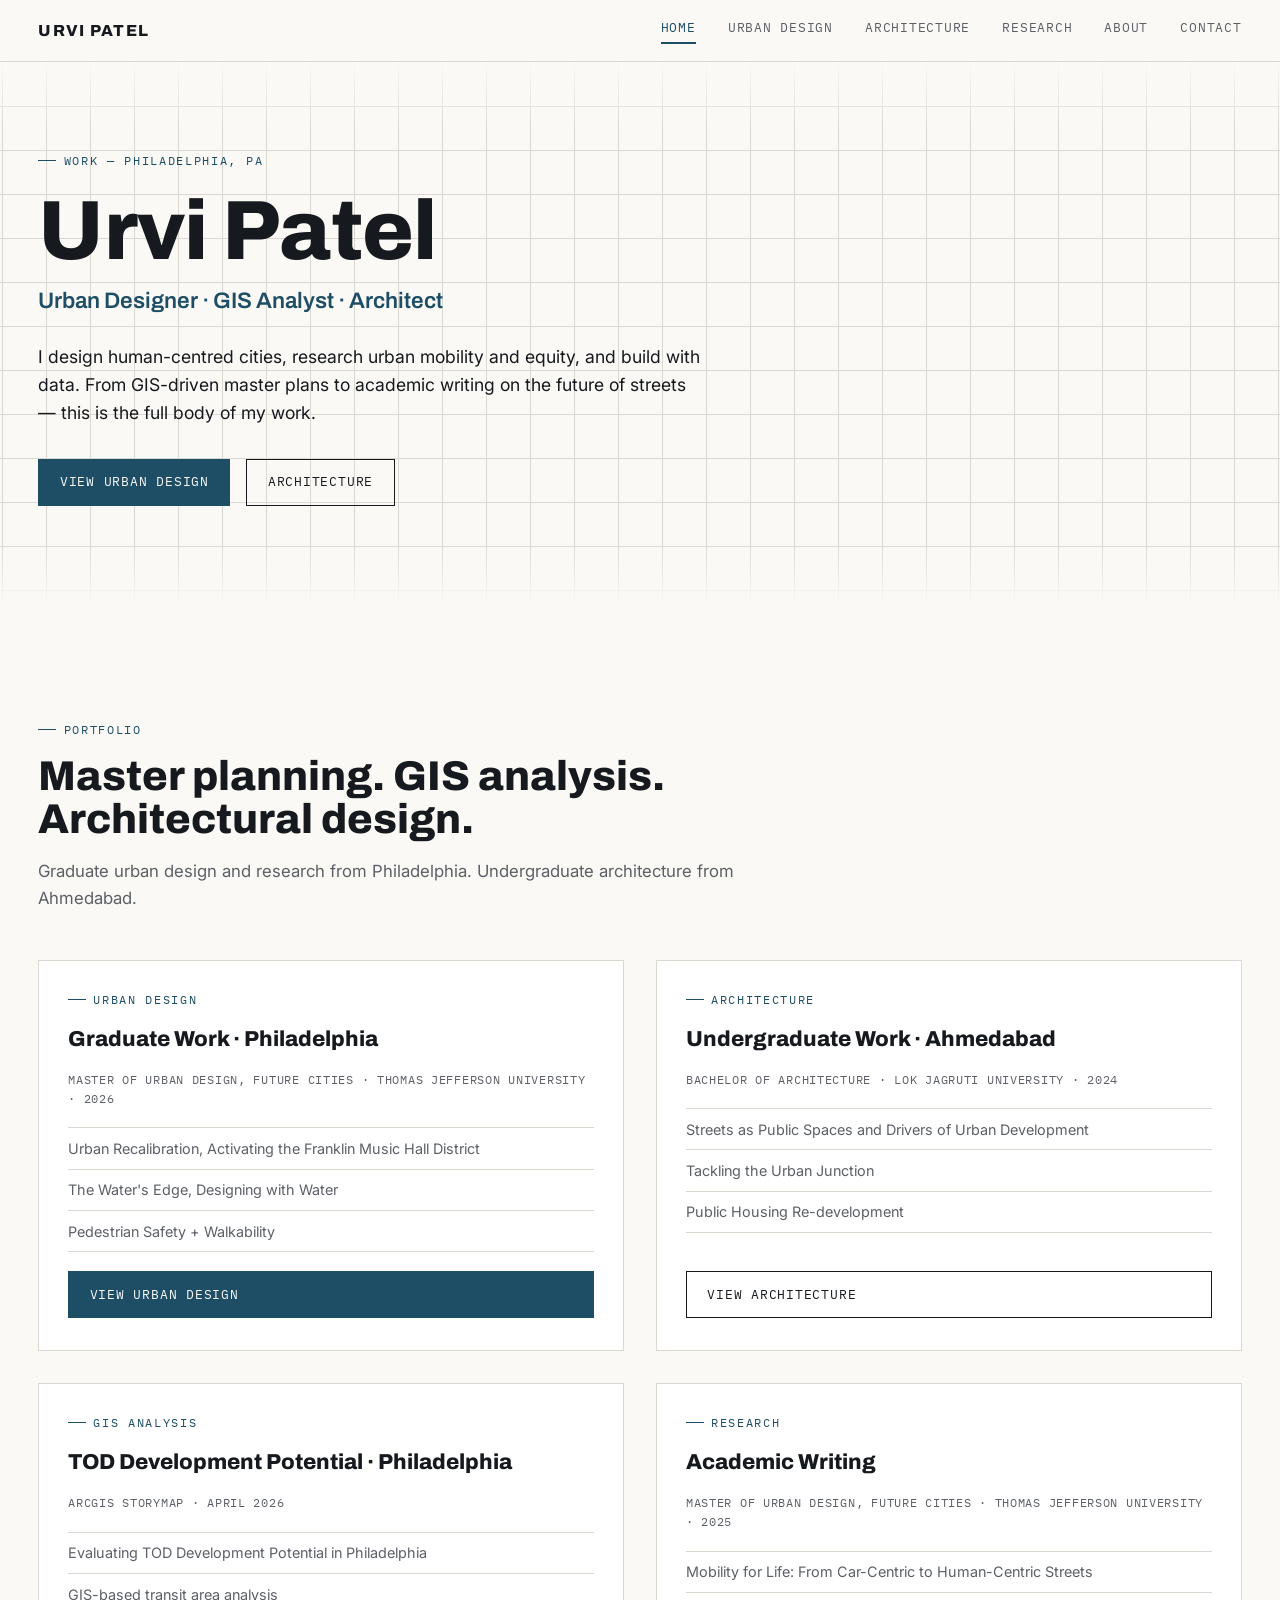
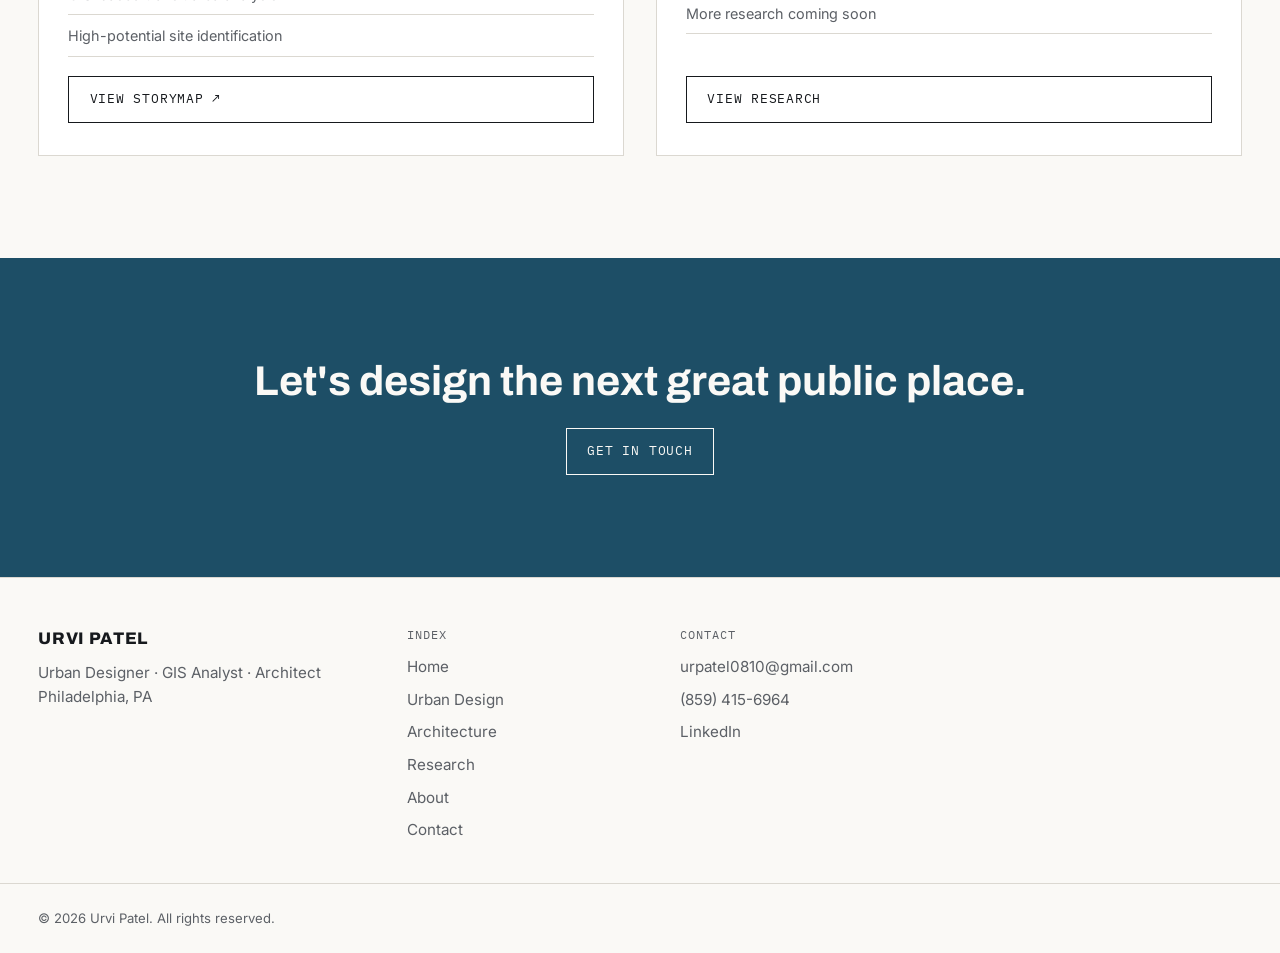
==== index.html @ d25f2bd6 "Add files via upload" ====
<!DOCTYPE html>
<html lang="en">
<head>
<meta charset="UTF-8">
<meta name="viewport" content="width=device-width, initial-scale=1.0">
<title>Urvi Patel — Urban Design, Research &amp; Architecture</title>
<meta name="description" content="Work and research by Urvi Patel, urban designer, researcher, and architect based in Philadelphia.">
<link rel="icon" type="image/svg+xml" href="data:image/svg+xml,%3Csvg xmlns='http://www.w3.org/2000/svg' viewBox='0 0 32 32'%3E%3Crect width='32' height='32' fill='%23FAF9F6'/%3E%3Cpath d='M16 4v24M4 16h24' stroke='%231B48C4' stroke-width='2'/%3E%3Ccircle cx='16' cy='16' r='6' fill='none' stroke='%2316191D' stroke-width='1.5'/%3E%3C/svg%3E">
<link rel="preconnect" href="https://fonts.googleapis.com">
<link rel="preconnect" href="https://fonts.gstatic.com" crossorigin>
<link href="https://fonts.googleapis.com/css2?family=Archivo:wght@600;700;800;900&family=Inter:wght@400;500;600&family=IBM+Plex+Mono:wght@400;500;600&display=swap" rel="stylesheet">
<link rel="stylesheet" href="styles.css">
<style>.discipline-grid { grid-template-columns: repeat(2,1fr); } @media(max-width:700px){ .discipline-grid { grid-template-columns:1fr; } }</style>
</head>
<body>

<header class="site-header">
  <div class="container header-inner">
    <a href="index.html" class="logo">URVI PATEL</a>
    <nav class="nav" id="siteNav">
      <a href="index.html" class="nav-link active">Home</a>
      <a href="urban-design.html" class="nav-link">Urban Design</a>
      <a href="architecture.html" class="nav-link">Architecture</a>
      <a href="research.html" class="nav-link">Research</a>
      <a href="about.html" class="nav-link">About</a>
      <a href="contact.html" class="nav-link">Contact</a>
    </nav>
    <button class="nav-toggle" id="navToggle" aria-label="Toggle menu" aria-expanded="false">
      <span></span><span></span><span></span>
    </button>
  </div>
</header>

<section class="hero grid-bg">
  <div class="container">
    <span class="eyebrow">Work — Philadelphia, PA</span>
    <h1>Urvi Patel</h1>
    <p class="hero-role">Urban Designer · GIS Analyst · Architect</p>
    <p class="hero-body">I design human-centred cities, research urban mobility and equity, and build with data. From GIS-driven master plans to academic writing on the future of streets — this is the full body of my work.</p>
    <div class="btn-row">
      <a href="urban-design.html" class="btn btn-primary">View Urban Design</a>
      <a href="architecture.html" class="btn btn-outline">Architecture</a>
    </div>
  </div>
</section>

<section class="section">
  <div class="container">
    <div class="section-head reveal">
      <span class="eyebrow">Portfolio</span>
      <h2>Master planning. GIS analysis. Architectural design.</h2>
      <p>Graduate urban design and research from Philadelphia. Undergraduate architecture from Ahmedabad.</p>
    </div>

    <div class="discipline-grid">
      <div class="discipline-card">
        <span class="eyebrow">Urban Design</span>
        <h3>Graduate Work · Philadelphia</h3>
        <p class="d-label">Master of Urban Design, Future Cities · Thomas Jefferson University · 2026</p>
        <ul class="d-projects">
          <li>Urban Recalibration, Activating the Franklin Music Hall District</li>
          <li>The Water's Edge, Designing with Water</li>
          <li>Pedestrian Safety + Walkability</li>
        </ul>
        <a href="urban-design.html" class="btn btn-primary">View Urban Design</a>
      </div>

      <div class="discipline-card">
        <span class="eyebrow">Architecture</span>
        <h3>Undergraduate Work · Ahmedabad</h3>
        <p class="d-label">Bachelor of Architecture · Lok Jagruti University · 2024</p>
        <ul class="d-projects">
          <li>Streets as Public Spaces and Drivers of Urban Development</li>
          <li>Tackling the Urban Junction</li>
          <li>Public Housing Re-development</li>
        </ul>
        <a href="architecture.html" class="btn btn-outline">View Architecture</a>
      </div>

      <div class="discipline-card">
        <span class="eyebrow">GIS Analysis</span>
        <h3>TOD Development Potential · Philadelphia</h3>
        <p class="d-label">ArcGIS StoryMap · April 2026</p>
        <ul class="d-projects">
          <li>Evaluating TOD Development Potential in Philadelphia</li>
          <li>GIS-based transit area analysis</li>
          <li>High-potential site identification</li>
        </ul>
        <a href="https://storymaps.arcgis.com/stories/4d344e0b529c44e48973544baea5a173" target="_blank" rel="noopener" class="btn btn-outline">View StoryMap ↗</a>
      </div>

      <div class="discipline-card">
        <span class="eyebrow">Research</span>
        <h3>Academic Writing</h3>
        <p class="d-label">Master of Urban Design, Future Cities · Thomas Jefferson University · 2025</p>
        <ul class="d-projects">
          <li>Mobility for Life: From Car-Centric to Human-Centric Streets</li>
          <li>More research coming soon</li>
        </ul>
        <a href="research.html" class="btn btn-outline">View Research</a>
      </div>

    </div>
  </div>
</section>

<section class="section cta-band">
  <div class="container">
    <h2>Let's design the next great public place.</h2>
    <a href="contact.html" class="btn btn-outline">Get in Touch</a>
  </div>
</section>

<footer class="site-footer">
  <div class="container footer-grid">
    <div class="footer-col">
      <p class="footer-name">URVI PATEL</p>
      <p class="footer-tagline">Urban Designer · GIS Analyst · Architect<br>Philadelphia, PA</p>
    </div>
    <div class="footer-col">
      <p class="footer-heading">Index</p>
      <a href="index.html">Home</a>
      <a href="urban-design.html">Urban Design</a>
      <a href="architecture.html">Architecture</a>
      <a href="research.html">Research</a>
      <a href="about.html">About</a>
      <a href="contact.html">Contact</a>
    </div>
    <div class="footer-col">
      <p class="footer-heading">Contact</p>
      <a href="mailto:urpatel0810@gmail.com">urpatel0810@gmail.com</a>
      <a href="tel:+18594156964">(859) 415-6964</a>
      <a href="https://www.linkedin.com/in/urvi-patel-0b5b4a239/" target="_blank" rel="noopener">LinkedIn</a>
    </div>
  </div>
  <div class="container footer-bottom">
    <p>© 2026 Urvi Patel. All rights reserved.</p>
  </div>
</footer>

<script>
  const navToggle = document.getElementById('navToggle');
  const nav = document.getElementById('siteNav');
  if (navToggle && nav) {
    navToggle.addEventListener('click', () => {
      const isOpen = nav.classList.toggle('is-open');
      navToggle.setAttribute('aria-expanded', isOpen);
    });
  }
  const revealEls = document.querySelectorAll('.reveal');
  if (!('IntersectionObserver' in window)) {
    revealEls.forEach(el => el.classList.add('is-visible'));
  } else {
    const observer = new IntersectionObserver((entries) => {
      entries.forEach(entry => { if (entry.isIntersecting) { entry.target.classList.add('is-visible'); observer.unobserve(entry.target); } });
    }, { threshold: 0 });
    revealEls.forEach(el => observer.observe(el));
  }
</script>
</body>
</html>
---- styles.css ----
/* =========================================================
   URVI PATEL — PORTFOLIO
   Design language: architectural drawing-set conventions
   (title blocks, sheet numbers, coordinates, scale notes)
   ========================================================= */

/* ---------- Reset ---------- */
*, *::before, *::after { box-sizing: border-box; }
html { scroll-behavior: smooth; overflow-x: hidden; }
body { overflow-x: hidden; }
body, h1, h2, h3, h4, p, figure { margin: 0; }
img, svg { display: block; max-width: 100%; }
a { color: inherit; text-decoration: none; }
button { font: inherit; color: inherit; background: none; border: none; cursor: pointer; }
ul { margin: 0; padding: 0; list-style: none; }

/* ---------- Tokens ---------- */
:root {
  /* Color */
  --paper: #FAF9F6;
  --surface: #FFFFFF;
  --ink: #16191D;
  --ink-muted: #5C6066;
  --accent: #1D4E66;
  --accent-dark: #15394B;
  --accent-tint: #E7EEF1;
  --line: #DBD8D1;
  --line-strong: #C7C2B8;

  /* Type */
  --font-display: 'Archivo', sans-serif;
  --font-body: 'Inter', sans-serif;
  --font-mono: 'IBM Plex Mono', monospace;

  /* Spacing */
  --space-1: .5rem;
  --space-2: 1rem;
  --space-3: 1.5rem;
  --space-4: 2rem;
  --space-5: 3rem;
  --space-6: 4.5rem;
  --section-pad: clamp(3.5rem, 8vw, 6.5rem);
  --container-w: 1440px;
  --container-pad: clamp(1rem, 3vw, 2.5rem);
}

/* ---------- Base ---------- */
body {
  font-family: var(--font-body);
  background: var(--paper);
  color: var(--ink);
  font-size: 1.05rem;
  line-height: 1.6;
  -webkit-font-smoothing: antialiased;
}

h1, h2, h3, h4 { font-family: var(--font-display); color: var(--ink); line-height: 1.05; }

a:focus-visible, button:focus-visible, input:focus-visible, textarea:focus-visible {
  outline: 2px solid var(--accent);
  outline-offset: 3px;
}

.container {
  max-width: var(--container-w);
  margin-inline: auto;
  padding-inline: var(--container-pad);
}

.section { padding-block: var(--section-pad); }
.section--tight { padding-block: calc(var(--section-pad) * .55); }

.hairline { border: none; border-top: 1px solid var(--line); margin: 0; }

/* Grid texture, used sparingly as a signature backdrop */
.grid-bg {
  background-image:
    linear-gradient(var(--line) 1px, transparent 1px),
    linear-gradient(90deg, var(--line) 1px, transparent 1px);
  background-size: 44px 44px;
  background-position: center top;
  position: relative;
}
.grid-bg::before {
  content: "";
  position: absolute; inset: 0;
  background: linear-gradient(180deg, var(--paper) 0%, transparent 12%, transparent 88%, var(--paper) 100%);
  pointer-events: none;
}

/* ---------- Eyebrow / labels ---------- */
.eyebrow {
  font-family: var(--font-mono);
  font-size: .75rem;
  letter-spacing: .14em;
  text-transform: uppercase;
  color: var(--accent);
  display: inline-flex;
  align-items: center;
  gap: .6em;
}
.eyebrow::before {
  content: "";
  width: 18px; height: 1px;
  background: var(--accent);
  display: inline-block;
}

.mono-label {
  font-family: var(--font-mono);
  font-size: .72rem;
  letter-spacing: .08em;
  text-transform: uppercase;
  color: var(--ink-muted);
}

/* ---------- Buttons ---------- */
.btn {
  font-family: var(--font-mono);
  font-size: .8rem;
  letter-spacing: .06em;
  text-transform: uppercase;
  padding: .95em 1.6em;
  border-radius: 0;
  display: inline-flex;
  align-items: center;
  gap: .6em;
  transition: background-color .2s ease, color .2s ease, border-color .2s ease, transform .2s ease;
}
.btn-primary {
  background: var(--accent);
  color: var(--paper);
  border: 1px solid var(--accent);
}
.btn-primary:hover { background: var(--accent-dark); border-color: var(--accent-dark); }
.btn-outline {
  background: transparent;
  color: var(--ink);
  border: 1px solid var(--ink);
}
.btn-outline:hover { background: var(--ink); color: var(--paper); }
.btn-row { display: flex; flex-wrap: wrap; gap: var(--space-2); }

/* ---------- Header / Nav ---------- */
.site-header {
  position: sticky; top: 0; z-index: 50;
  background: rgba(250,249,246,0.92);
  backdrop-filter: blur(6px);
  border-bottom: 1px solid var(--line);
}
.header-inner {
  display: flex; align-items: center; justify-content: space-between;
  padding-block: 1.1rem;
}
.logo {
  font-family: var(--font-display);
  font-weight: 800;
  font-size: 1rem;
  letter-spacing: .08em;
}
.nav { display: flex; gap: var(--space-4); }
.nav-link {
  font-family: var(--font-mono);
  font-size: .8rem;
  letter-spacing: .06em;
  text-transform: uppercase;
  color: var(--ink-muted);
  padding-bottom: .3em;
  border-bottom: 2px solid transparent;
  transition: color .2s ease, border-color .2s ease;
}
.nav-link:hover { color: var(--ink); }
.nav-link.active { color: var(--accent); border-color: var(--accent); }

.nav-toggle {
  display: none;
  flex-direction: column;
  gap: 5px;
  padding: .4rem;
}
.nav-toggle span { width: 22px; height: 2px; background: var(--ink); transition: transform .2s ease, opacity .2s ease; }
.nav-toggle[aria-expanded="true"] span:nth-child(1) { transform: translateY(7px) rotate(45deg); }
.nav-toggle[aria-expanded="true"] span:nth-child(2) { opacity: 0; }
.nav-toggle[aria-expanded="true"] span:nth-child(3) { transform: translateY(-7px) rotate(-45deg); }

@media (max-width: 760px) {
  .nav-toggle { display: flex; }
  .nav {
    position: fixed; inset: 64px 0 0 0;
    background: var(--paper);
    flex-direction: column;
    align-items: flex-start;
    gap: var(--space-3);
    padding: var(--space-4) var(--container-pad);
    transform: translateY(-8px);
    opacity: 0;
    pointer-events: none;
    transition: opacity .2s ease, transform .2s ease;
  }
  .nav.is-open { opacity: 1; transform: translateY(0); pointer-events: auto; }
  .nav-link { font-size: 1rem; }
}

/* ---------- Title block (signature element) ---------- */
.title-block {
  border: 1px solid var(--ink);
  background: var(--surface);
  font-family: var(--font-mono);
  font-size: .72rem;
  letter-spacing: .03em;
  width: max-content;
}
.tb-row {
  display: grid;
  grid-template-columns: 6.5em 1fr;
  gap: .75em;
  padding: .55em .85em;
  border-bottom: 1px solid var(--line);
}
.tb-row:last-child { border-bottom: none; }
.tb-row span:first-child { color: var(--ink-muted); }
.tb-row span:last-child { color: var(--ink); text-transform: uppercase; }

.scale-bar { margin-top: var(--space-2); }

/* ---------- Hero ---------- */
.hero { padding-top: clamp(3rem, 7vw, 5rem); padding-bottom: var(--section-pad); }
.hero-grid {
  display: grid;
  grid-template-columns: 1.6fr 1fr;
  gap: var(--space-5);
  align-items: start;
}
.hero h1 {
  font-size: clamp(2.75rem, 7vw, 5.25rem);
  font-weight: 800;
  letter-spacing: -.01em;
  margin-block: var(--space-2) var(--space-1);
}
.hero-role {
  font-family: var(--font-display);
  font-size: clamp(1.15rem, 2vw, 1.4rem);
  font-weight: 600;
  color: var(--accent);
  margin-bottom: var(--space-3);
}
.hero-body { max-width: 38em; color: var(--ink); font-size: 1.1rem; margin-bottom: var(--space-4); }
.hero-aside { justify-self: end; }

@media (max-width: 900px) {
  .hero-grid { grid-template-columns: 1fr; }
  .hero-aside { justify-self: start; }
}

/* ---------- Legend / stats strip ---------- */
.legend {
  display: flex;
  flex-wrap: wrap;
  gap: var(--space-5);
  padding-block: var(--space-3);
}
.legend-item { display: flex; flex-direction: column; gap: .35em; }
.legend-item .mono-label { color: var(--accent); }
.legend-item strong { font-family: var(--font-display); font-size: 1.05rem; font-weight: 700; }

/* ---------- Section headings ---------- */
.section-head { max-width: 46em; margin-bottom: var(--space-5); }
.section-head h2 {
  font-size: clamp(1.9rem, 3.4vw, 2.6rem);
  font-weight: 800;
  margin-top: var(--space-2);
}
.section-head p { color: var(--ink-muted); margin-top: var(--space-2); font-size: 1.05rem; }

/* ---------- Project cards (grid, home preview) ---------- */
.project-grid { display: grid; grid-template-columns: repeat(3, 1fr); gap: var(--space-4); }
@media (max-width: 980px) { .project-grid { grid-template-columns: 1fr; } }

.project-card {
  border: 1px solid var(--line);
  background: var(--surface);
  display: flex;
  flex-direction: column;
  transition: border-color .2s ease, transform .2s ease;
}
.project-card:hover { border-color: var(--accent); transform: translateY(-3px); }
.sheet-tag {
  font-family: var(--font-mono);
  font-size: .7rem;
  letter-spacing: .08em;
  color: var(--accent);
  padding: .8em 1.1em;
  border-bottom: 1px solid var(--line);
}
.diagram {
  height: 200px;
  background: var(--surface);
  background-image:
    linear-gradient(var(--line) 1px, transparent 1px),
    linear-gradient(90deg, var(--line) 1px, transparent 1px);
  background-size: 22px 22px;
  display: flex;
  align-items: center;
  justify-content: center;
  overflow: hidden;
}
.diagram svg { width: 90%; height: 90%; }
.diagram img { width: 100%; height: 100%; object-fit: cover; display: block; }
.project-card .diagram { border-bottom: 1px solid var(--line); }
.sheet-body .diagram { height: 100%; min-height: 280px; }

.figure-row {
  display: grid;
  grid-template-columns: repeat(3, 1fr);
  gap: 1px;
  background: var(--line);
  border: 1px solid var(--line);
  margin: 0 1.4em 2em;
}
.figure-row figure { margin: 0; background: var(--surface); }
.figure-row img { width: 100%; height: 150px; object-fit: cover; display: block; }
.figure-row figcaption {
  font-family: var(--font-mono);
  font-size: .68rem;
  letter-spacing: .03em;
  text-transform: uppercase;
  color: var(--ink-muted);
  padding: .6em .7em;
  border-top: 1px solid var(--line);
}
@media (max-width: 700px) { .figure-row { grid-template-columns: 1fr; margin: 0 1.4em 1.6em; } }
.sheet-credits { font-family: var(--font-mono); font-size: .8rem; color: var(--ink-muted); border-top: 1px solid var(--line); padding-top: 1em; margin-top: var(--space-3); }
.card-body { padding: 1.4em 1.1em 1.6em; display: flex; flex-direction: column; gap: .7em; flex: 1; }
.card-body h3 { font-size: 1.2rem; font-weight: 700; }
.card-meta { font-family: var(--font-mono); font-size: .72rem; letter-spacing: .04em; color: var(--ink-muted); text-transform: uppercase; }
.card-body p { color: var(--ink-muted); font-size: .96rem; }
.card-link {
  font-family: var(--font-mono);
  font-size: .75rem;
  letter-spacing: .05em;
  text-transform: uppercase;
  color: var(--ink);
  border-bottom: 1px solid var(--ink);
  width: max-content;
  margin-top: auto;
  padding-bottom: .15em;
  transition: color .2s ease, border-color .2s ease;
}
.card-link:hover { color: var(--accent); border-color: var(--accent); }

.tag-list { display: flex; flex-wrap: wrap; gap: .5em; margin-top: .3em; }
.tag {
  font-family: var(--font-mono);
  font-size: .68rem;
  letter-spacing: .04em;
  text-transform: uppercase;
  color: var(--ink-muted);
  border: 1px solid var(--line);
  padding: .35em .65em;
}

/* ---------- Tools strip ---------- */
.tools-strip {
  display: flex;
  flex-wrap: wrap;
  gap: var(--space-3) var(--space-4);
  border-top: 1px solid var(--line);
  border-bottom: 1px solid var(--line);
  padding-block: var(--space-3);
}
.tools-strip span { font-family: var(--font-mono); font-size: .85rem; color: var(--ink-muted); }

/* ---------- CTA band ---------- */
.cta-band {
  background: var(--accent);
  color: var(--paper);
  text-align: center;
}
.cta-band h2 { color: var(--paper); font-size: clamp(1.8rem, 3.6vw, 2.6rem); margin-bottom: var(--space-3); }
.cta-band .btn-outline { border-color: var(--paper); color: var(--paper); }
.cta-band .btn-outline:hover { background: var(--paper); color: var(--accent); }

/* ---------- Footer ---------- */
.site-footer { border-top: 1px solid var(--line); padding-top: var(--space-5); }
.footer-grid {
  display: grid;
  grid-template-columns: 1.4fr 1fr 1fr 1.2fr;
  gap: var(--space-4);
  padding-bottom: var(--space-4);
}
@media (max-width: 760px) { .footer-grid { grid-template-columns: 1fr 1fr; } }
.footer-name { font-family: var(--font-display); font-weight: 800; letter-spacing: .04em; }
.footer-tagline { color: var(--ink-muted); margin-top: .5em; font-size: .95rem; }
.footer-heading { font-family: var(--font-mono); font-size: .72rem; letter-spacing: .08em; text-transform: uppercase; color: var(--ink-muted); margin-bottom: .9em; }
.footer-col a { display: block; color: var(--ink-muted); font-size: .95rem; margin-bottom: .55em; transition: color .2s ease; }
.footer-col a:hover { color: var(--accent); }
.footer-bottom { border-top: 1px solid var(--line); padding-block: var(--space-3); display: flex; justify-content: space-between; flex-wrap: wrap; gap: .5em; }
.footer-bottom p { font-size: .82rem; color: var(--ink-muted); }

/* ---------- Page header (Projects / About / Contact) ---------- */
.page-header { padding-top: clamp(2.5rem, 6vw, 4rem); padding-bottom: var(--space-4); }
.page-header h1 { font-size: clamp(2.5rem, 6vw, 4rem); font-weight: 800; margin-block: var(--space-2) var(--space-2); }
.page-header p { max-width: 42em; color: var(--ink-muted); font-size: 1.08rem; }

/* ---------- Project detail sheets ---------- */
.sheet {
  border: 1px solid var(--line);
  background: var(--surface);
  margin-bottom: var(--space-5);
}
.sheet-header {
  display: flex; justify-content: space-between; align-items: flex-start; gap: var(--space-3);
  padding: 1.3em 1.4em;
  border-bottom: 1px solid var(--line);
  flex-wrap: wrap;
}
.sheet-header .sheet-tag { border: none; padding: 0; }
.sheet-header h3 { font-size: clamp(1.4rem, 2.4vw, 1.85rem); font-weight: 800; margin-top: .3em; }
.sheet-meta { font-family: var(--font-mono); font-size: .76rem; color: var(--ink-muted); text-transform: uppercase; letter-spacing: .03em; margin-top: .5em; }
.sheet-body { padding: 1.6em 1.4em 2em; display: grid; grid-template-columns: 1.1fr 1fr; gap: var(--space-4); }
@media (max-width: 860px) { .sheet-body { grid-template-columns: 1fr; } }
.sheet-body .diagram { border: 1px solid var(--line); }
.sheet-overview p { color: var(--ink-muted); margin-bottom: var(--space-3); }
.sheet-overview h4 { font-family: var(--font-mono); font-size: .75rem; letter-spacing: .08em; text-transform: uppercase; color: var(--accent); margin-bottom: .8em; }
.principles-list { display: grid; grid-template-columns: 1fr 1fr; gap: .5em .8em; margin-bottom: var(--space-3); }
.principles-list li { font-size: .92rem; color: var(--ink); padding-left: 1em; position: relative; }
.principles-list li::before { content: "—"; position: absolute; left: 0; color: var(--accent); }
.objectives-list { display: flex; flex-direction: column; gap: .6em; margin-bottom: var(--space-3); }
.obj-row { display: grid; grid-template-columns: 7.5em 1fr; gap: .8em; font-size: .9rem; }
.obj-row .obj-code { font-family: var(--font-mono); color: var(--accent); font-weight: 600; }
.obj-row .obj-desc { color: var(--ink-muted); }
.site-stamp { font-family: var(--font-mono); font-size: .8rem; color: var(--ink-muted); border-top: 1px solid var(--line); padding-top: 1em; }

/* ---------- About page ---------- */
.about-grid { display: grid; grid-template-columns: .85fr 1.4fr; gap: var(--space-5); align-items: start; }
@media (max-width: 860px) { .about-grid { grid-template-columns: 1fr; } }
.portrait {
  border: 1px solid var(--ink);
  aspect-ratio: 4/5;
  position: relative;
  overflow: hidden;
}
.portrait .corner { position: absolute; width: 14px; height: 14px; top: 0; left: 0; }
.portrait .corner::before, .portrait .corner::after { content: ""; position: absolute; background: var(--ink); }
.portrait .corner::before { width: 14px; height: 1px; top: 0; left: 0; }
.portrait .corner::after { width: 1px; height: 14px; top: 0; left: 0; }
.portrait .corner.tr { left: auto; right: 0; transform: scaleX(-1); }
.portrait .corner.bl { top: auto; bottom: 0; transform: scaleY(-1); }
.portrait .corner.br { top: auto; left: auto; right: 0; bottom: 0; transform: scale(-1); }

.timeline-item { padding-block: var(--space-3); border-bottom: 1px solid var(--line); }
.timeline-item:last-child { border-bottom: none; }
.timeline-item h4 { font-size: 1.15rem; font-weight: 700; }
.timeline-item .mono-label { margin-top: .3em; display: block; }
.timeline-item p, .timeline-item ul { color: var(--ink-muted); margin-top: .8em; font-size: .96rem; }
.timeline-item ul li { padding-left: 1em; position: relative; margin-bottom: .4em; }
.timeline-item ul li::before { content: "—"; position: absolute; left: 0; color: var(--accent); }

.skills-grid { display: grid; grid-template-columns: repeat(2, 1fr); gap: var(--space-4); }
@media (max-width: 700px) { .skills-grid { grid-template-columns: 1fr; } }
.skill-group .footer-heading { color: var(--accent); }

/* ---------- Contact page ---------- */
.contact-grid { display: grid; grid-template-columns: repeat(3, 1fr); gap: var(--space-3); margin-bottom: var(--space-5); }
@media (max-width: 860px) { .contact-grid { grid-template-columns: 1fr; } }
.contact-card {
  border: 1px solid var(--line);
  background: var(--surface);
  padding: 1.6em 1.3em;
  display: flex; flex-direction: column; gap: .6em;
  transition: border-color .2s ease, transform .2s ease;
}
.contact-card:hover { border-color: var(--accent); transform: translateY(-3px); }
.contact-card .mono-label { color: var(--accent); }
.contact-card strong { font-family: var(--font-display); font-size: 1.15rem; }
.status-block { display: inline-block; }

/* ---------- Homepage discipline section ---------- */
.discipline-grid {
  display: grid;
  grid-template-columns: repeat(2, 1fr);
  gap: var(--space-4);
  margin-top: var(--space-4);
}
@media (max-width: 700px) { .discipline-grid { grid-template-columns: 1fr; } }

.discipline-card {
  border: 1px solid var(--line);
  background: var(--surface);
  padding: 1.8rem 1.8rem 2rem;
  display: flex;
  flex-direction: column;
  gap: 1.2rem;
}

.discipline-card .d-label {
  font-family: var(--font-mono);
  font-size: .75rem;
  text-transform: uppercase;
  letter-spacing: .06em;
  color: var(--ink-muted);
  margin: 0;
}

.discipline-card h3 { font-size: 1.35rem; font-weight: 800; margin: 0; }

.discipline-card .d-projects {
  border-top: 1px solid var(--line);
  flex: 1;
}

.discipline-card .d-projects li {
  display: flex;
  align-items: baseline;
  gap: .75em;
  padding-block: .6em;
  border-bottom: 1px solid var(--line);
  font-size: .9rem;
  color: var(--ink-muted);
}

.discipline-card .d-projects li .tag-mono {
  font-family: var(--font-mono);
  font-size: .68rem;
  color: var(--accent);
  flex-shrink: 0;
}

/* ---------- Multi-image project gallery ---------- */
.image-grid {
  display: grid;
  grid-template-columns: repeat(2, 1fr);
  gap: 4px;
  margin-top: var(--space-4);
  border-top: 1px solid var(--line);
  padding-top: var(--space-4);
}
.image-grid img { width: 100%; height: auto; display: block; }
.image-grid .span-full { grid-column: 1 / -1; }
@media (max-width: 700px) { .image-grid { grid-template-columns: 1fr; } }

/* ---------- Reveal animation ---------- */
.reveal { opacity: 0; transform: translateY(40px); transition: opacity .8s cubic-bezier(.22,1,.36,1), transform .8s cubic-bezier(.22,1,.36,1); }
.reveal.is-visible { opacity: 1; transform: translateY(0); }
.image-stack img { opacity: 0; transform: translateY(30px); transition: opacity .7s cubic-bezier(.22,1,.36,1), transform .7s cubic-bezier(.22,1,.36,1); }
.image-stack img.is-visible { opacity: 1; transform: translateY(0); }

@media (prefers-reduced-motion: reduce) {
  html { scroll-behavior: auto; }
  .reveal { opacity: 1 !important; transform: none !important; transition: none !important; }
  .project-card:hover, .contact-card:hover { transform: none; }
}

/* ---------- Single column image stack ---------- */
.image-stack { display: flex; flex-direction: column; gap: 6px; margin-top: var(--space-3); }
.image-stack img { width: 100%; height: auto; display: block; }

/* ---------- Page-specific accent colors ---------- */
.page-ud .sheet-tag,
.page-ud .sheet-header h3,
.page-ud .eyebrow,
.page-ud .page-header h1,
.page-ud .proj-card-body p,
.page-ud .proj-card-body .sheet-tag { color: #717171; }

.page-arch .sheet-tag,
.page-arch .sheet-header h3,
.page-arch .eyebrow,
.page-arch .page-header h1,
.page-arch .proj-card-body p,
.page-arch .proj-card-body .sheet-tag { color: #3d6684; }

/* ---------- Full-bleed images on project pages ---------- */
.page-ud .sheet,
.page-arch .sheet {
  border: none;
  background: transparent;
  padding-inline: 0;
  border-top: 1px solid var(--line);
  overflow: visible;
}
.page-ud .sheet-header,
.page-arch .sheet-header {
  padding-inline: 1.4em;
  border-bottom: none;
}
.page-ud .sheet-credits,
.page-arch .sheet-credits {
  padding-inline: 1.4em;
}
.page-ud .image-stack,
.page-arch .image-stack {
  width: 100vw;
  margin-left: calc(50% - 50vw);
  gap: 2px;
}

/* ---------- Project contents index ---------- */
.project-contents {
  display: grid;
  grid-template-columns: repeat(3, 1fr);
  gap: 1rem;
  margin-bottom: var(--space-5);
  padding-top: var(--space-4);
  border-top: 1px solid var(--line);
}
@media (max-width: 700px) { .project-contents { grid-template-columns: 1fr; } }

.proj-card {
  display: block;
  text-decoration: none;
  color: inherit;
  border: 1px solid var(--line);
  overflow: hidden;
  transition: border-color .2s, transform .2s;
}
.proj-card:hover { border-color: var(--accent); transform: translateY(-3px); }
.proj-card img { width: 100%; height: 200px; object-fit: cover; display: block; }
.proj-card-body { padding: 1rem; }
.proj-card-body .sheet-tag { display: block; margin-bottom: .4em; font-size: .7rem; }
.proj-card-body p { font-family: var(--font-display); font-weight: 700; font-size: 1rem; margin: 0; color: var(--ink); line-height: 1.2; }
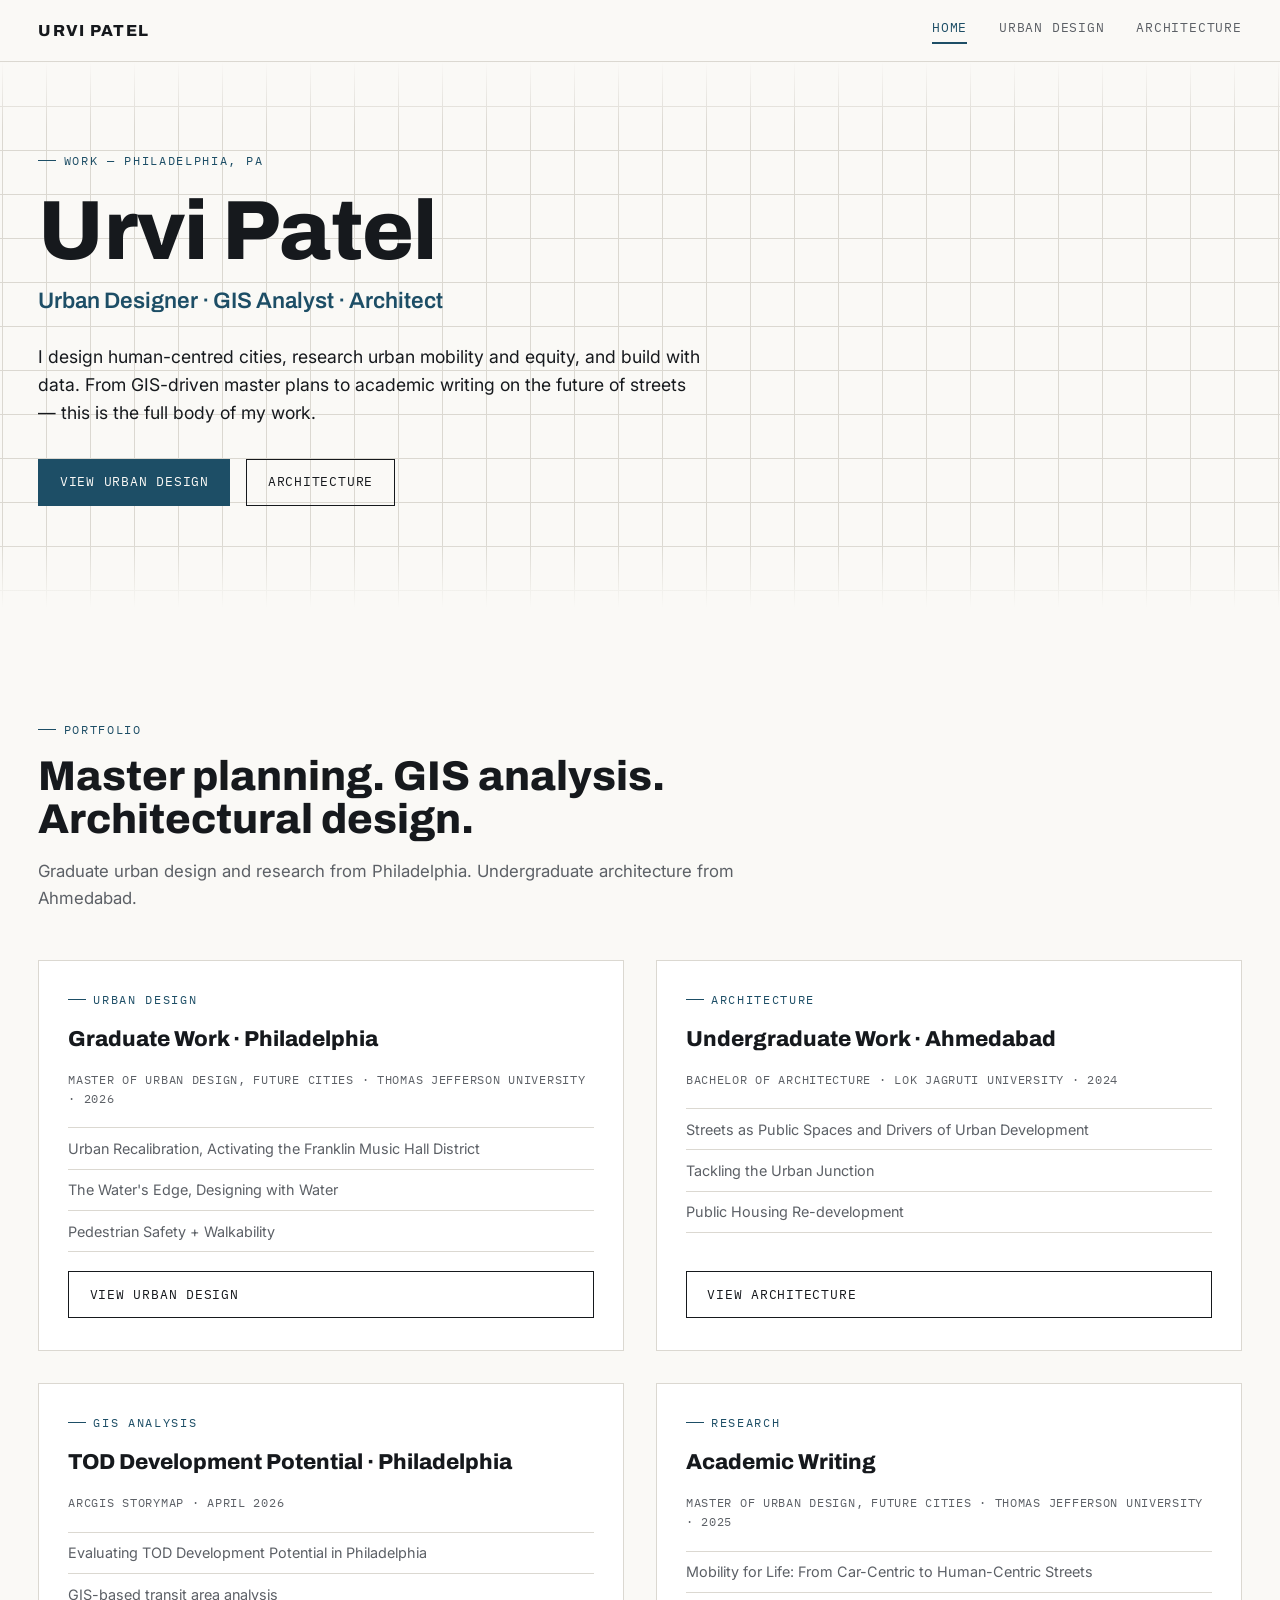
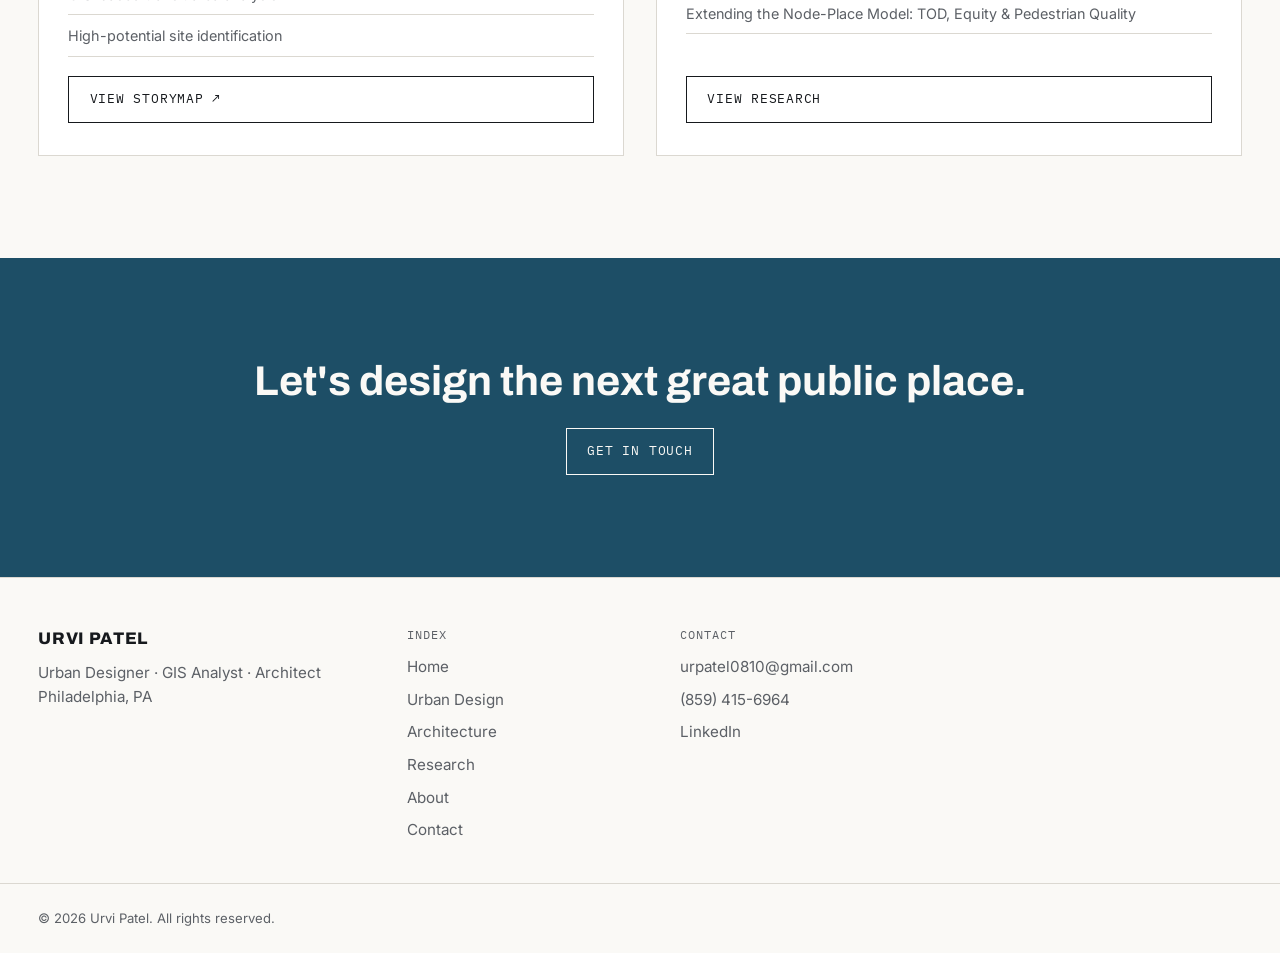
==== commit c99f24dd: "Add files via upload" ====
--- a/index.html
+++ b/index.html
@@ -21,9 +21,6 @@
       <a href="index.html" class="nav-link active">Home</a>
       <a href="urban-design.html" class="nav-link">Urban Design</a>
       <a href="architecture.html" class="nav-link">Architecture</a>
-      <a href="research.html" class="nav-link">Research</a>
-      <a href="about.html" class="nav-link">About</a>
-      <a href="contact.html" class="nav-link">Contact</a>
     </nav>
     <button class="nav-toggle" id="navToggle" aria-label="Toggle menu" aria-expanded="false">
       <span></span><span></span><span></span>
@@ -62,7 +59,7 @@
           <li>The Water's Edge, Designing with Water</li>
           <li>Pedestrian Safety + Walkability</li>
         </ul>
-        <a href="urban-design.html" class="btn btn-primary">View Urban Design</a>
+        <a href="urban-design.html" class="btn btn-outline">View Urban Design</a>
       </div>
 
       <div class="discipline-card">
@@ -95,7 +92,7 @@
         <p class="d-label">Master of Urban Design, Future Cities · Thomas Jefferson University · 2025</p>
         <ul class="d-projects">
           <li>Mobility for Life: From Car-Centric to Human-Centric Streets</li>
-          <li>More research coming soon</li>
+          <li>Extending the Node-Place Model: TOD, Equity &amp; Pedestrian Quality</li>
         </ul>
         <a href="research.html" class="btn btn-outline">View Research</a>
       </div>
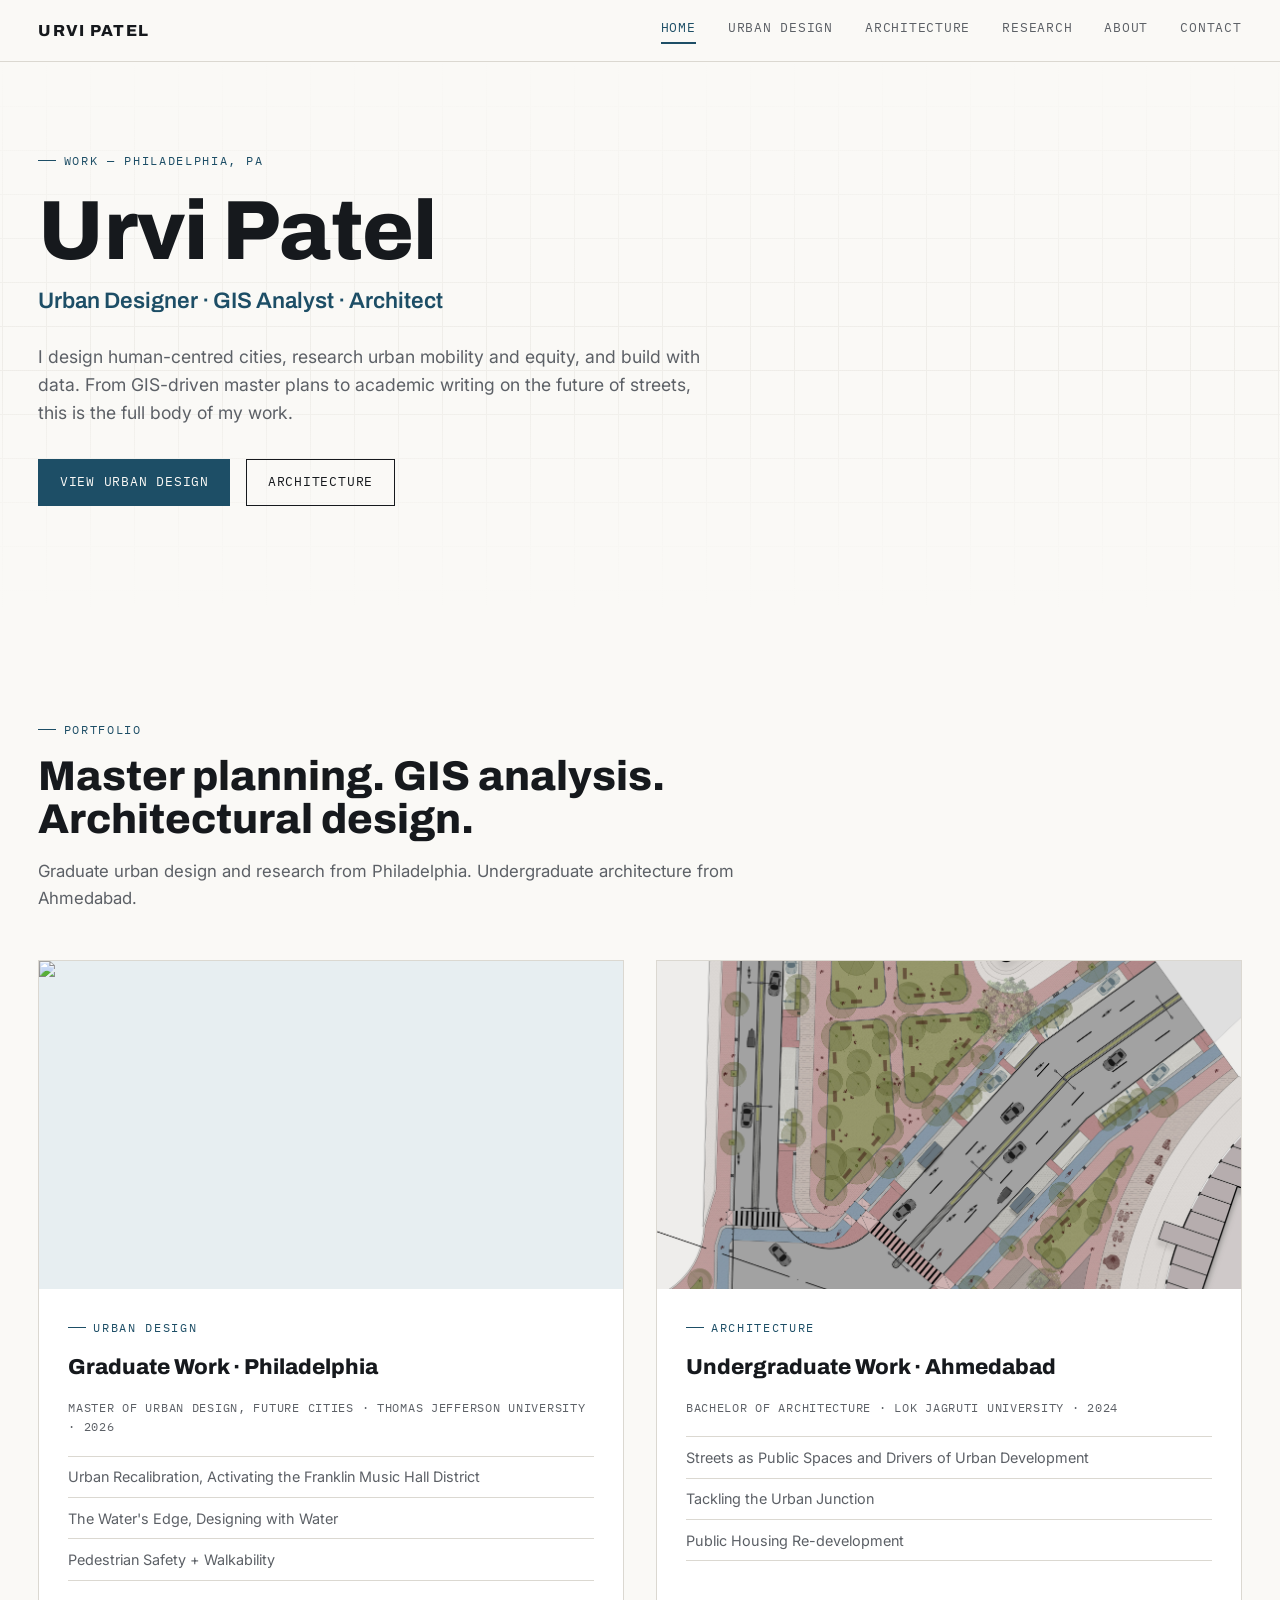
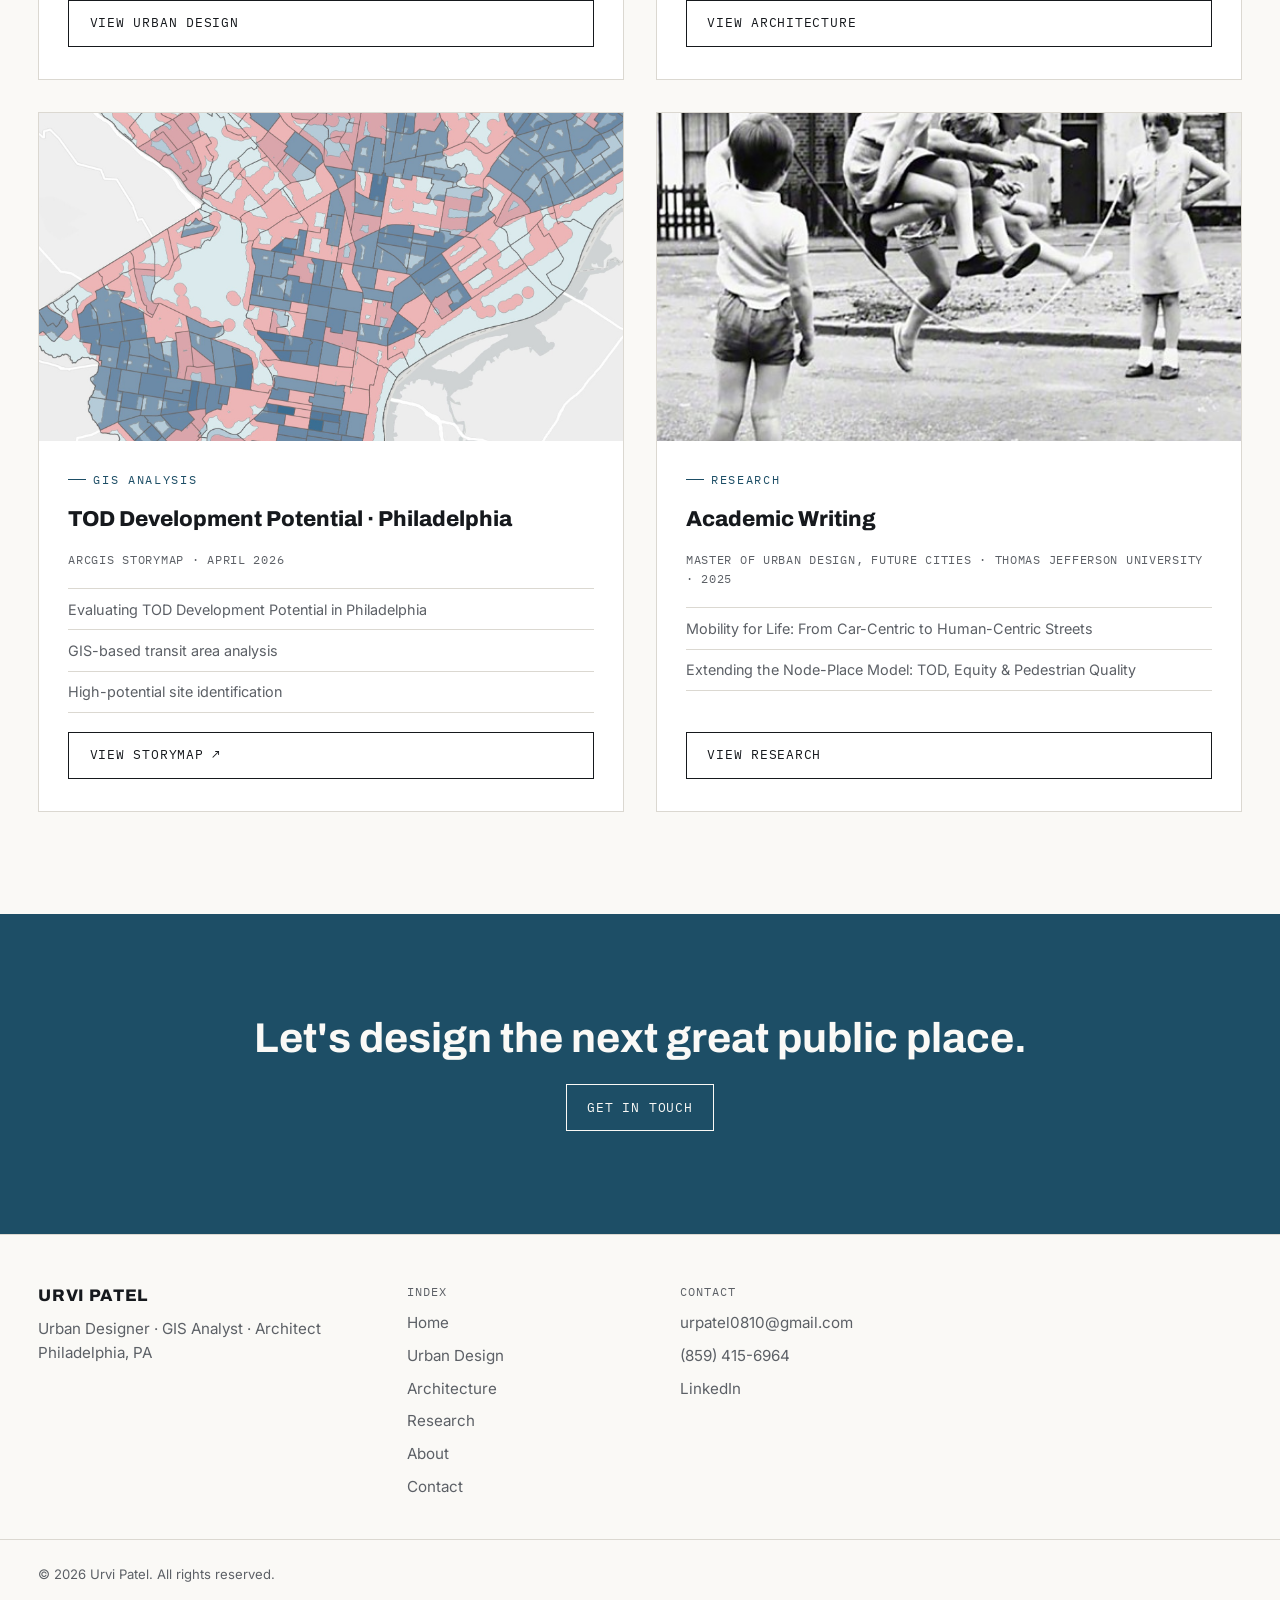
==== commit 28170afc: "Add files via upload" ====
--- a/index.html
+++ b/index.html
@@ -21,6 +21,9 @@
       <a href="index.html" class="nav-link active">Home</a>
       <a href="urban-design.html" class="nav-link">Urban Design</a>
       <a href="architecture.html" class="nav-link">Architecture</a>
+      <a href="research.html" class="nav-link">Research</a>
+      <a href="about.html" class="nav-link">About</a>
+      <a href="contact.html" class="nav-link">Contact</a>
     </nav>
     <button class="nav-toggle" id="navToggle" aria-label="Toggle menu" aria-expanded="false">
       <span></span><span></span><span></span>
@@ -29,11 +32,12 @@
 </header>
 
 <section class="hero grid-bg">
+  <div class="hero-bg"></div>
   <div class="container">
     <span class="eyebrow">Work — Philadelphia, PA</span>
     <h1>Urvi Patel</h1>
     <p class="hero-role">Urban Designer · GIS Analyst · Architect</p>
-    <p class="hero-body">I design human-centred cities, research urban mobility and equity, and build with data. From GIS-driven master plans to academic writing on the future of streets — this is the full body of my work.</p>
+    <p class="hero-body">I design human-centred cities, research urban mobility and equity, and build with data. From GIS-driven master plans to academic writing on the future of streets, this is the full body of my work.</p>
     <div class="btn-row">
       <a href="urban-design.html" class="btn btn-primary">View Urban Design</a>
       <a href="architecture.html" class="btn btn-outline">Architecture</a>
@@ -51,50 +55,62 @@
 
     <div class="discipline-grid">
       <div class="discipline-card">
-        <span class="eyebrow">Urban Design</span>
-        <h3>Graduate Work · Philadelphia</h3>
-        <p class="d-label">Master of Urban Design, Future Cities · Thomas Jefferson University · 2026</p>
-        <ul class="d-projects">
-          <li>Urban Recalibration, Activating the Franklin Music Hall District</li>
-          <li>The Water's Edge, Designing with Water</li>
-          <li>Pedestrian Safety + Walkability</li>
-        </ul>
-        <a href="urban-design.html" class="btn btn-outline">View Urban Design</a>
+        <div class="discipline-card-img"><img src="card-urban.jpg" alt="Urban design project"></div>
+        <div class="discipline-card-content">
+          <span class="eyebrow">Urban Design</span>
+          <h3>Graduate Work · Philadelphia</h3>
+          <p class="d-label">Master of Urban Design, Future Cities · Thomas Jefferson University · 2026</p>
+          <ul class="d-projects">
+            <li>Urban Recalibration, Activating the Franklin Music Hall District</li>
+            <li>The Water's Edge, Designing with Water</li>
+            <li>Pedestrian Safety + Walkability</li>
+          </ul>
+          <a href="urban-design.html" class="btn btn-outline">View Urban Design</a>
+        </div>
       </div>
 
       <div class="discipline-card">
-        <span class="eyebrow">Architecture</span>
-        <h3>Undergraduate Work · Ahmedabad</h3>
-        <p class="d-label">Bachelor of Architecture · Lok Jagruti University · 2024</p>
-        <ul class="d-projects">
-          <li>Streets as Public Spaces and Drivers of Urban Development</li>
-          <li>Tackling the Urban Junction</li>
-          <li>Public Housing Re-development</li>
-        </ul>
-        <a href="architecture.html" class="btn btn-outline">View Architecture</a>
+        <div class="discipline-card-img"><img src="card-architecture.jpg" alt="Architecture project"></div>
+        <div class="discipline-card-content">
+          <span class="eyebrow">Architecture</span>
+          <h3>Undergraduate Work · Ahmedabad</h3>
+          <p class="d-label">Bachelor of Architecture · Lok Jagruti University · 2024</p>
+          <ul class="d-projects">
+            <li>Streets as Public Spaces and Drivers of Urban Development</li>
+            <li>Tackling the Urban Junction</li>
+            <li>Public Housing Re-development</li>
+          </ul>
+          <a href="architecture.html" class="btn btn-outline">View Architecture</a>
+        </div>
       </div>
 
       <div class="discipline-card">
-        <span class="eyebrow">GIS Analysis</span>
-        <h3>TOD Development Potential · Philadelphia</h3>
-        <p class="d-label">ArcGIS StoryMap · April 2026</p>
-        <ul class="d-projects">
-          <li>Evaluating TOD Development Potential in Philadelphia</li>
-          <li>GIS-based transit area analysis</li>
-          <li>High-potential site identification</li>
-        </ul>
-        <a href="https://storymaps.arcgis.com/stories/4d344e0b529c44e48973544baea5a173" target="_blank" rel="noopener" class="btn btn-outline">View StoryMap ↗</a>
+        <div class="discipline-card-img"><img src="card-gis.jpg" alt="GIS StoryMap"></div>
+        <div class="discipline-card-content">
+          <span class="eyebrow">GIS Analysis</span>
+          <h3>TOD Development Potential · Philadelphia</h3>
+          <p class="d-label">ArcGIS StoryMap · April 2026</p>
+          <ul class="d-projects">
+            <li>Evaluating TOD Development Potential in Philadelphia</li>
+            <li>GIS-based transit area analysis</li>
+            <li>High-potential site identification</li>
+          </ul>
+          <a href="https://storymaps.arcgis.com/stories/4d344e0b529c44e48973544baea5a173" target="_blank" rel="noopener" class="btn btn-outline">View StoryMap ↗</a>
+        </div>
       </div>
 
       <div class="discipline-card">
-        <span class="eyebrow">Research</span>
-        <h3>Academic Writing</h3>
-        <p class="d-label">Master of Urban Design, Future Cities · Thomas Jefferson University · 2025</p>
-        <ul class="d-projects">
-          <li>Mobility for Life: From Car-Centric to Human-Centric Streets</li>
-          <li>Extending the Node-Place Model: TOD, Equity &amp; Pedestrian Quality</li>
-        </ul>
-        <a href="research.html" class="btn btn-outline">View Research</a>
+        <div class="discipline-card-img"><img src="card-research.jpg" alt="Research paper"></div>
+        <div class="discipline-card-content">
+          <span class="eyebrow">Research</span>
+          <h3>Academic Writing</h3>
+          <p class="d-label">Master of Urban Design, Future Cities · Thomas Jefferson University · 2025</p>
+          <ul class="d-projects">
+            <li>Mobility for Life: From Car-Centric to Human-Centric Streets</li>
+            <li>Extending the Node-Place Model: TOD, Equity &amp; Pedestrian Quality</li>
+          </ul>
+          <a href="research.html" class="btn btn-outline">View Research</a>
+        </div>
       </div>
 
     </div>
--- a/styles.css
+++ b/styles.css
@@ -84,7 +84,7 @@
 .grid-bg::before {
   content: "";
   position: absolute; inset: 0;
-  background: linear-gradient(180deg, var(--paper) 0%, transparent 12%, transparent 88%, var(--paper) 100%);
+  background: linear-gradient(180deg, var(--paper) 0%, rgba(250,249,246,0.55) 55%, var(--paper) 100%);
   pointer-events: none;
 }
 
@@ -244,7 +244,7 @@
   color: var(--accent);
   margin-bottom: var(--space-3);
 }
-.hero-body { max-width: 38em; color: var(--ink); font-size: 1.1rem; margin-bottom: var(--space-4); }
+.hero-body { max-width: 38em; color: var(--ink-muted); font-size: 1.1rem; margin-bottom: var(--space-4); }
 .hero-aside { justify-self: end; }
 
 @media (max-width: 900px) {
@@ -559,16 +559,12 @@
 .page-ud .sheet-tag,
 .page-ud .sheet-header h3,
 .page-ud .eyebrow,
-.page-ud .page-header h1,
-.page-ud .proj-card-body p,
-.page-ud .proj-card-body .sheet-tag { color: #717171; }
+.page-ud .page-header h1 { color: #717171; }
 
 .page-arch .sheet-tag,
 .page-arch .sheet-header h3,
 .page-arch .eyebrow,
-.page-arch .page-header h1,
-.page-arch .proj-card-body p,
-.page-arch .proj-card-body .sheet-tag { color: #3d6684; }
+.page-arch .page-header h1 { color: #3d6684; }
 
 /* ---------- Full-bleed images on project pages ---------- */
 .page-ud .sheet,
@@ -619,3 +615,50 @@
 .proj-card-body { padding: 1rem; }
 .proj-card-body .sheet-tag { display: block; margin-bottom: .4em; font-size: .7rem; }
 .proj-card-body p { font-family: var(--font-display); font-weight: 700; font-size: 1rem; margin: 0; color: var(--ink); line-height: 1.2; }
+
+/* ---------- Hero map background ---------- */
+.hero { position: relative; overflow: hidden; }
+.hero-bg {
+  position: absolute;
+  inset: 0;
+  background-image: url('hero-map.png');
+  background-size: cover;
+  background-position: center;
+  opacity: 0.55;
+  z-index: 0;
+  pointer-events: none;
+}
+.hero-bg::after {
+  content: "";
+  position: absolute;
+  inset: 0;
+  background: linear-gradient(to bottom, rgba(250,249,246,0.12) 0%, rgba(250,249,246,0.35) 60%, rgba(250,249,246,0.95) 100%);
+}
+.hero > .container { position: relative; z-index: 1; }
+
+/* ---------- Project cards with images ---------- */
+.discipline-card { padding: 0; gap: 0; overflow: hidden; }
+.discipline-card-img {
+  width: 100%;
+  aspect-ratio: 16 / 9;
+  overflow: hidden;
+  background: var(--accent-tint);
+  position: relative;
+}
+.discipline-card-img img {
+  width: 100%;
+  height: 100%;
+  object-fit: cover;
+  display: block;
+  transition: transform .5s ease;
+  font-size: 0;
+  color: transparent;
+}
+.discipline-card:hover .discipline-card-img img { transform: scale(1.04); }
+.discipline-card-content {
+  padding: 1.8rem 1.8rem 2rem;
+  display: flex;
+  flex-direction: column;
+  gap: 1.2rem;
+  flex: 1;
+}
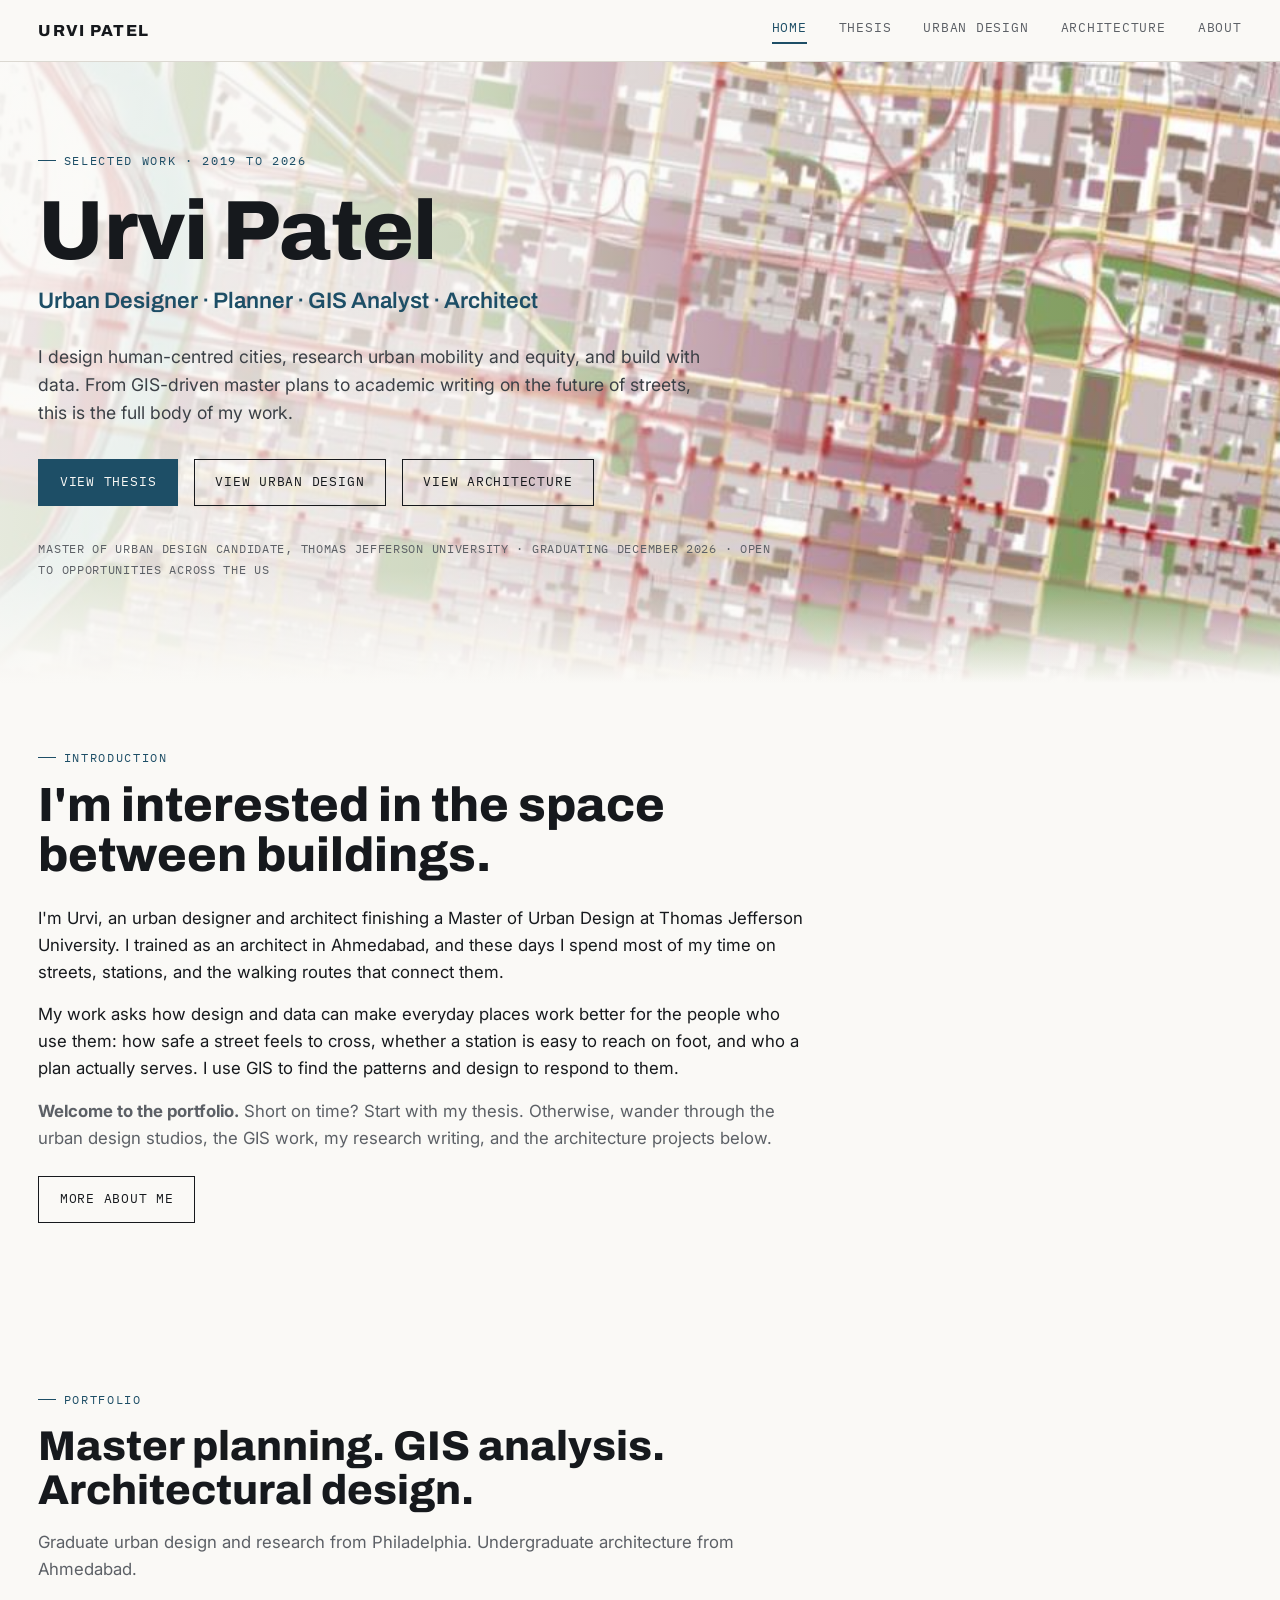
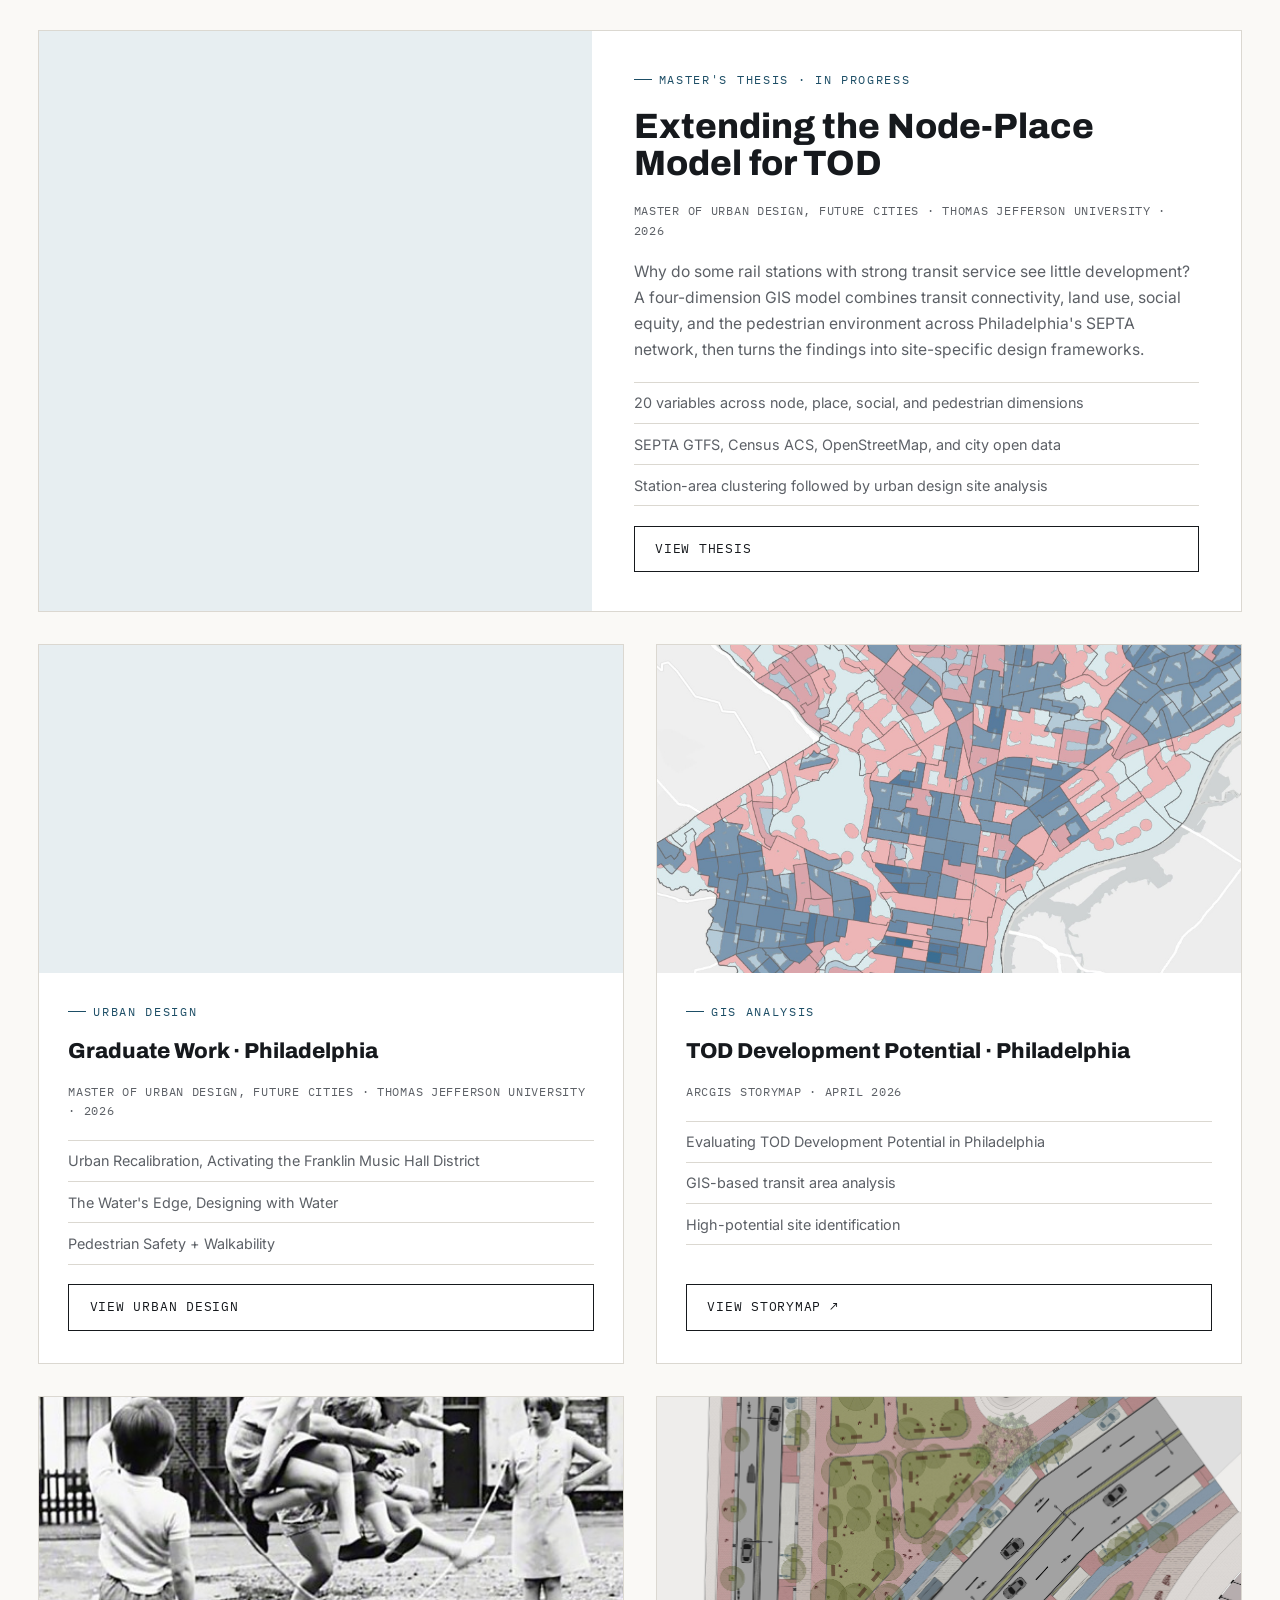
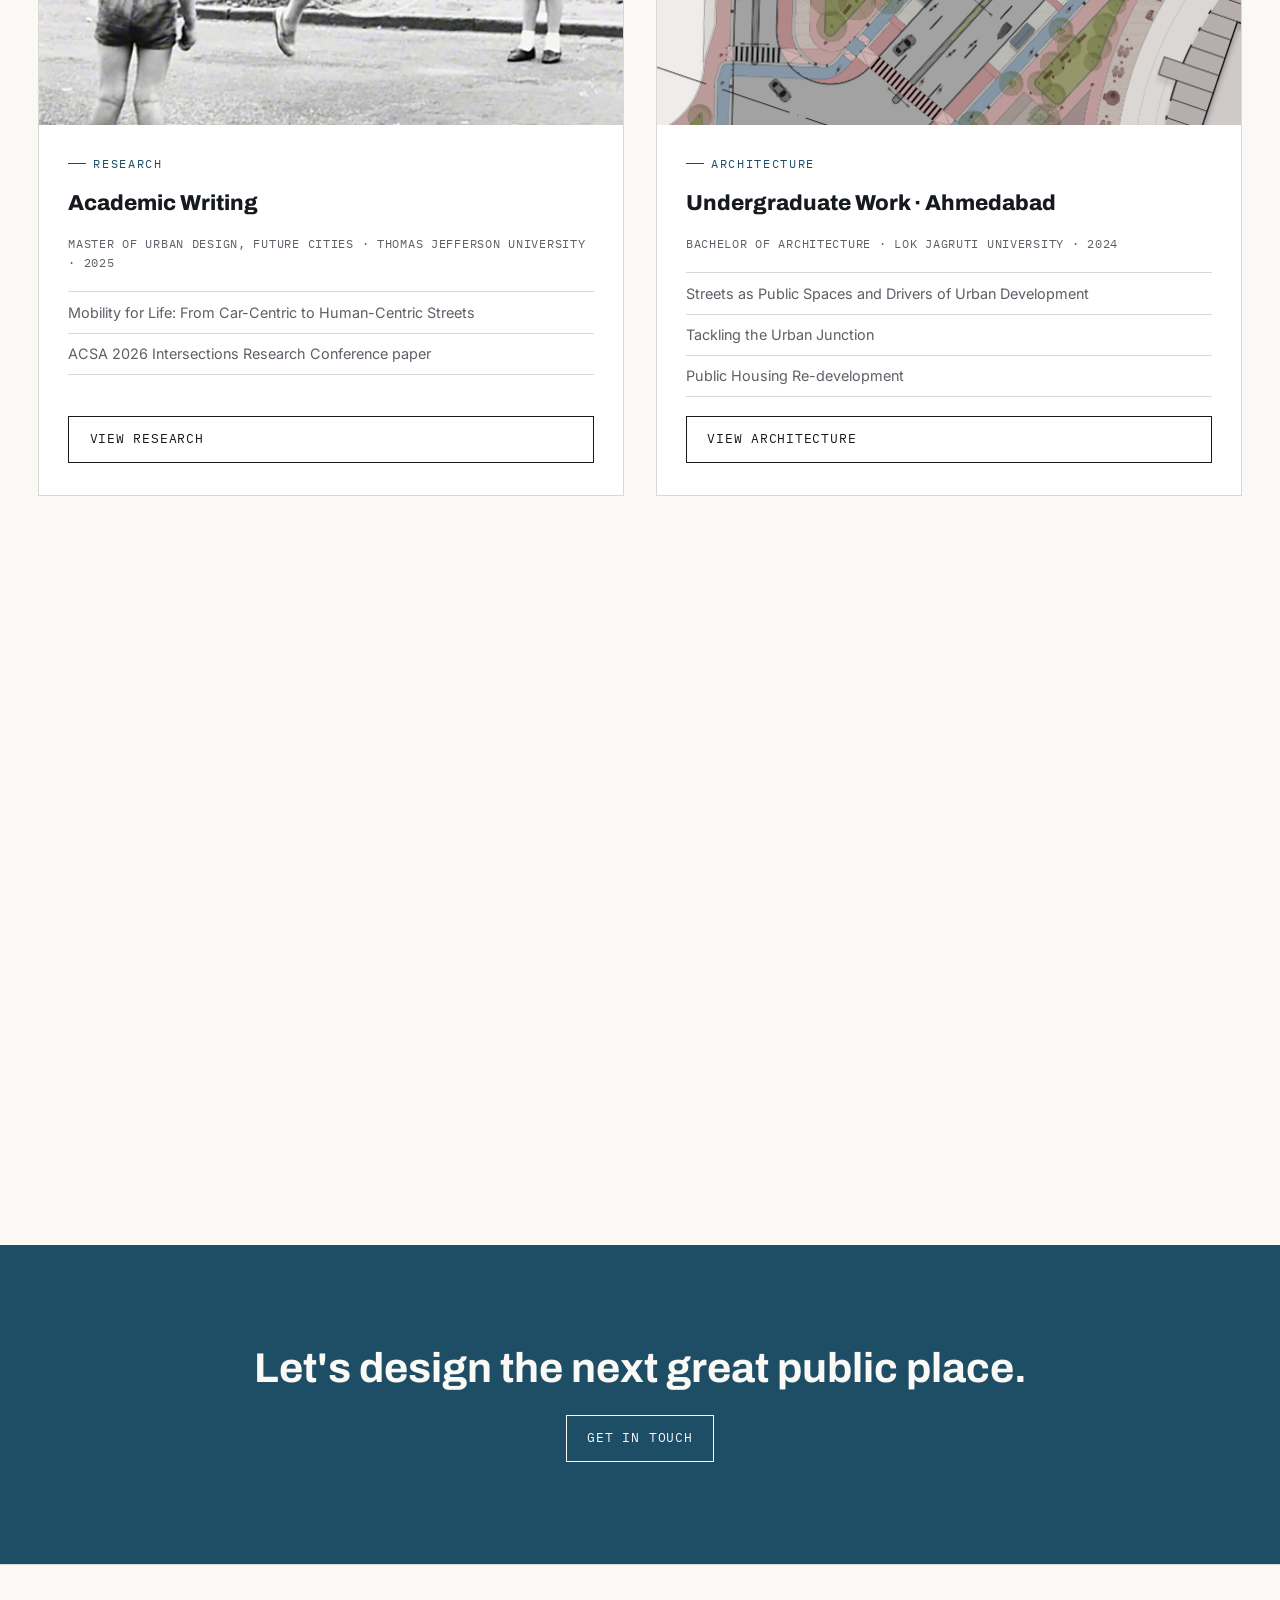
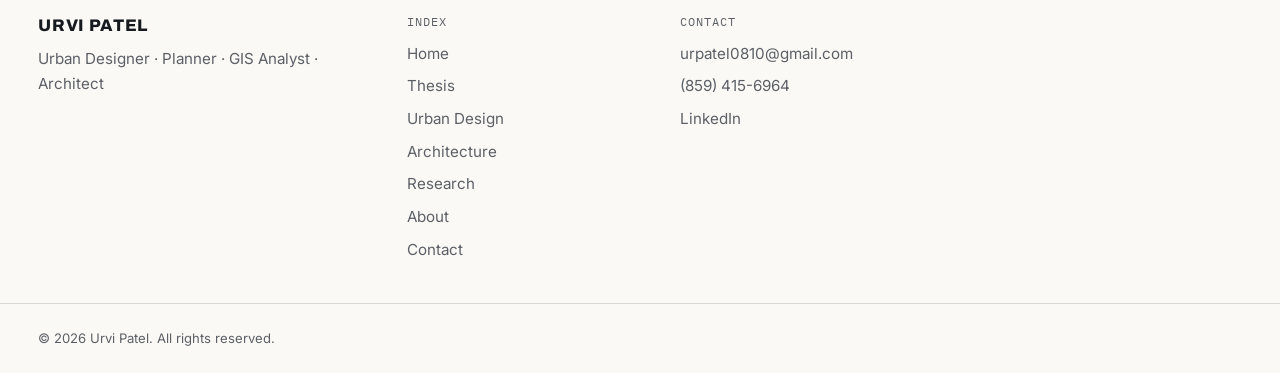
==== commit c1fafec6: "Add files via upload" ====
--- a/index.html
+++ b/index.html
@@ -3,14 +3,19 @@
 <head>
 <meta charset="UTF-8">
 <meta name="viewport" content="width=device-width, initial-scale=1.0">
-<title>Urvi Patel — Urban Design, Research &amp; Architecture</title>
-<meta name="description" content="Work and research by Urvi Patel, urban designer, researcher, and architect based in Philadelphia.">
+<title>Urvi Patel | Urban Design, Planning, GIS &amp; Architecture</title>
+<meta name="description" content="Work and research by Urvi Patel: urban designer, planner, GIS analyst, and architect.">
 <link rel="icon" type="image/svg+xml" href="data:image/svg+xml,%3Csvg xmlns='http://www.w3.org/2000/svg' viewBox='0 0 32 32'%3E%3Crect width='32' height='32' fill='%23FAF9F6'/%3E%3Cpath d='M16 4v24M4 16h24' stroke='%231B48C4' stroke-width='2'/%3E%3Ccircle cx='16' cy='16' r='6' fill='none' stroke='%2316191D' stroke-width='1.5'/%3E%3C/svg%3E">
 <link rel="preconnect" href="https://fonts.googleapis.com">
 <link rel="preconnect" href="https://fonts.gstatic.com" crossorigin>
 <link href="https://fonts.googleapis.com/css2?family=Archivo:wght@600;700;800;900&family=Inter:wght@400;500;600&family=IBM+Plex+Mono:wght@400;500;600&display=swap" rel="stylesheet">
 <link rel="stylesheet" href="styles.css">
-<style>.discipline-grid { grid-template-columns: repeat(2,1fr); } @media(max-width:700px){ .discipline-grid { grid-template-columns:1fr; } }</style>
+<style>
+.discipline-grid { grid-template-columns: repeat(2,1fr); }
+@media(max-width:700px){ .discipline-grid { grid-template-columns:1fr; } }
+/* Built-in hero map. If you upload hero-map.jpg or hero-map.png it replaces this automatically. */
+.hero-bg { background-image: url([data-uri]); }
+</style>
 </head>
 <body>
 
@@ -19,11 +24,10 @@
     <a href="index.html" class="logo">URVI PATEL</a>
     <nav class="nav" id="siteNav">
       <a href="index.html" class="nav-link active">Home</a>
+      <a href="thesis.html" class="nav-link">Thesis</a>
       <a href="urban-design.html" class="nav-link">Urban Design</a>
       <a href="architecture.html" class="nav-link">Architecture</a>
-      <a href="research.html" class="nav-link">Research</a>
       <a href="about.html" class="nav-link">About</a>
-      <a href="contact.html" class="nav-link">Contact</a>
     </nav>
     <button class="nav-toggle" id="navToggle" aria-label="Toggle menu" aria-expanded="false">
       <span></span><span></span><span></span>
@@ -34,14 +38,30 @@
 <section class="hero grid-bg">
   <div class="hero-bg"></div>
   <div class="container">
-    <span class="eyebrow">Work — Philadelphia, PA</span>
+    <span class="eyebrow">Selected Work · 2019 to 2026</span>
     <h1>Urvi Patel</h1>
-    <p class="hero-role">Urban Designer · GIS Analyst · Architect</p>
+    <p class="hero-role">Urban Designer · Planner · GIS Analyst · Architect</p>
     <p class="hero-body">I design human-centred cities, research urban mobility and equity, and build with data. From GIS-driven master plans to academic writing on the future of streets, this is the full body of my work.</p>
     <div class="btn-row">
-      <a href="urban-design.html" class="btn btn-primary">View Urban Design</a>
-      <a href="architecture.html" class="btn btn-outline">Architecture</a>
-    </div>
+      <a href="thesis.html" class="btn btn-primary">View Thesis</a>
+      <a href="urban-design.html" class="btn btn-outline">View Urban Design</a>
+      <a href="architecture.html" class="btn btn-outline">View Architecture</a>
+    </div>
+    <p class="hero-meta">Master of Urban Design candidate, Thomas Jefferson University · Graduating December 2026 · Open to opportunities across the US</p>
+  </div>
+</section>
+
+<section class="section section--tight intro">
+  <div class="container intro-grid">
+    <div class="intro-text reveal">
+      <span class="eyebrow">Introduction</span>
+      <h2>I'm interested in the space between buildings.</h2>
+      <p>I'm Urvi, an urban designer and architect finishing a Master of Urban Design at Thomas Jefferson University. I trained as an architect in Ahmedabad, and these days I spend most of my time on streets, stations, and the walking routes that connect them.</p>
+      <p>My work asks how design and data can make everyday places work better for the people who use them: how safe a street feels to cross, whether a station is easy to reach on foot, and who a plan actually serves. I use GIS to find the patterns and design to respond to them.</p>
+      <p class="intro-welcome"><strong>Welcome to the portfolio.</strong> Short on time? Start with my thesis. Otherwise, wander through the urban design studios, the GIS work, my research writing, and the architecture projects below.</p>
+      <div class="btn-row"><a href="about.html" class="btn btn-outline">More About Me</a></div>
+    </div>
+    <figure class="intro-photo reveal" data-img-wrap="hide"><img data-img="portrait" alt="Portrait of Urvi Patel"></figure>
   </div>
 </section>
 
@@ -54,8 +74,25 @@
     </div>
 
     <div class="discipline-grid">
-      <div class="discipline-card">
-        <div class="discipline-card-img"><img src="card-urban.jpg" alt="Urban design project"></div>
+
+      <div class="discipline-card discipline-card--featured reveal">
+        <div class="discipline-card-img"><img data-img="card-thesis" alt="Thesis analysis map"></div>
+        <div class="discipline-card-content">
+          <span class="eyebrow">Master's Thesis · In Progress</span>
+          <h3>Extending the Node-Place Model for TOD</h3>
+          <p class="d-label">Master of Urban Design, Future Cities · Thomas Jefferson University · 2026</p>
+          <p class="d-summary">Why do some rail stations with strong transit service see little development? A four-dimension GIS model combines transit connectivity, land use, social equity, and the pedestrian environment across Philadelphia's SEPTA network, then turns the findings into site-specific design frameworks.</p>
+          <ul class="d-projects">
+            <li>20 variables across node, place, social, and pedestrian dimensions</li>
+            <li>SEPTA GTFS, Census ACS, OpenStreetMap, and city open data</li>
+            <li>Station-area clustering followed by urban design site analysis</li>
+          </ul>
+          <a href="thesis.html" class="btn btn-outline">View Thesis</a>
+        </div>
+      </div>
+
+      <div class="discipline-card reveal">
+        <div class="discipline-card-img"><img data-img="card-urban" alt="Urban design project"></div>
         <div class="discipline-card-content">
           <span class="eyebrow">Urban Design</span>
           <h3>Graduate Work · Philadelphia</h3>
@@ -69,8 +106,37 @@
         </div>
       </div>
 
-      <div class="discipline-card">
-        <div class="discipline-card-img"><img src="card-architecture.jpg" alt="Architecture project"></div>
+      <div class="discipline-card reveal">
+        <div class="discipline-card-img"><img data-img="card-gis" alt="GIS StoryMap"></div>
+        <div class="discipline-card-content">
+          <span class="eyebrow">GIS Analysis</span>
+          <h3>TOD Development Potential · Philadelphia</h3>
+          <p class="d-label">ArcGIS StoryMap · April 2026</p>
+          <ul class="d-projects">
+            <li>Evaluating TOD Development Potential in Philadelphia</li>
+            <li>GIS-based transit area analysis</li>
+            <li>High-potential site identification</li>
+          </ul>
+          <a href="https://storymaps.arcgis.com/stories/4d344e0b529c44e48973544baea5a173" target="_blank" rel="noopener" class="btn btn-outline">View StoryMap ↗</a>
+        </div>
+      </div>
+
+      <div class="discipline-card reveal">
+        <div class="discipline-card-img"><img data-img="card-research" alt="Research paper"></div>
+        <div class="discipline-card-content">
+          <span class="eyebrow">Research</span>
+          <h3>Academic Writing</h3>
+          <p class="d-label">Master of Urban Design, Future Cities · Thomas Jefferson University · 2025</p>
+          <ul class="d-projects">
+            <li>Mobility for Life: From Car-Centric to Human-Centric Streets</li>
+            <li>ACSA 2026 Intersections Research Conference paper</li>
+          </ul>
+          <a href="research.html" class="btn btn-outline">View Research</a>
+        </div>
+      </div>
+
+      <div class="discipline-card reveal">
+        <div class="discipline-card-img"><img data-img="card-architecture" alt="Architecture project"></div>
         <div class="discipline-card-content">
           <span class="eyebrow">Architecture</span>
           <h3>Undergraduate Work · Ahmedabad</h3>
@@ -84,35 +150,44 @@
         </div>
       </div>
 
-      <div class="discipline-card">
-        <div class="discipline-card-img"><img src="card-gis.jpg" alt="GIS StoryMap"></div>
-        <div class="discipline-card-content">
-          <span class="eyebrow">GIS Analysis</span>
-          <h3>TOD Development Potential · Philadelphia</h3>
-          <p class="d-label">ArcGIS StoryMap · April 2026</p>
-          <ul class="d-projects">
-            <li>Evaluating TOD Development Potential in Philadelphia</li>
-            <li>GIS-based transit area analysis</li>
-            <li>High-potential site identification</li>
-          </ul>
-          <a href="https://storymaps.arcgis.com/stories/4d344e0b529c44e48973544baea5a173" target="_blank" rel="noopener" class="btn btn-outline">View StoryMap ↗</a>
-        </div>
-      </div>
-
-      <div class="discipline-card">
-        <div class="discipline-card-img"><img src="card-research.jpg" alt="Research paper"></div>
-        <div class="discipline-card-content">
-          <span class="eyebrow">Research</span>
-          <h3>Academic Writing</h3>
-          <p class="d-label">Master of Urban Design, Future Cities · Thomas Jefferson University · 2025</p>
-          <ul class="d-projects">
-            <li>Mobility for Life: From Car-Centric to Human-Centric Streets</li>
-            <li>Extending the Node-Place Model: TOD, Equity &amp; Pedestrian Quality</li>
-          </ul>
-          <a href="research.html" class="btn btn-outline">View Research</a>
-        </div>
-      </div>
-
+    </div>
+  </div>
+</section>
+
+<section class="section section--tight">
+  <div class="container">
+    <div class="section-head reveal">
+      <span class="eyebrow">Profile</span>
+      <h2>Trained in architecture, urban design, and GIS.</h2>
+    </div>
+    <div class="profile-grid reveal">
+      <div class="profile-col">
+        <h3>Education</h3>
+        <ul>
+          <li><strong>Master of Urban Design, Future Cities</strong><span>Thomas Jefferson University · 2026 · GPA 4.0 · Dean's Scholarship</span></li>
+          <li><strong>Bachelor of Architecture</strong><span>Lok Jagruti University, Ahmedabad · 2024</span></li>
+        </ul>
+      </div>
+      <div class="profile-col">
+        <h3>Experience</h3>
+        <ul>
+          <li><strong>Technical Support Services</strong><span>Thomas Jefferson University · 2025 to Present</span></li>
+          <li><strong>Freelance Interior Designer</strong><span>Self-employed, Ahmedabad · 2024</span></li>
+          <li><strong>Architectural Intern</strong><span>Dera Consultant Pvt. Ltd., Ahmedabad · 2022</span></li>
+        </ul>
+      </div>
+      <div class="profile-col">
+        <h3>Recognition</h3>
+        <ul>
+          <li><strong>UDAC Award for Advocacy in Urban Design</strong><span>Urban Design Academic Council · May 2026</span></li>
+          <li><strong>Tau Sigma Delta Honor Society</strong><span>Architecture, inducted member</span></li>
+          <li><strong>ACSA 2026 Intersections Research Conference</strong><span>Research paper with Dr. Peng Du · New York</span></li>
+        </ul>
+      </div>
+    </div>
+    <div class="btn-row reveal">
+      <a href="about.html" class="btn btn-outline">More About Me</a>
+      <a href="Urvi-Patel-Resume.pdf" class="btn btn-outline" target="_blank" rel="noopener">Download Resume</a>
     </div>
   </div>
 </section>
@@ -128,11 +203,12 @@
   <div class="container footer-grid">
     <div class="footer-col">
       <p class="footer-name">URVI PATEL</p>
-      <p class="footer-tagline">Urban Designer · GIS Analyst · Architect<br>Philadelphia, PA</p>
+      <p class="footer-tagline">Urban Designer · Planner · GIS Analyst · Architect</p>
     </div>
     <div class="footer-col">
       <p class="footer-heading">Index</p>
       <a href="index.html">Home</a>
+      <a href="thesis.html">Thesis</a>
       <a href="urban-design.html">Urban Design</a>
       <a href="architecture.html">Architecture</a>
       <a href="research.html">Research</a>
@@ -169,6 +245,35 @@
     }, { threshold: 0 });
     revealEls.forEach(el => observer.observe(el));
   }
+
+  /* Card images: tries .jpg, .jpeg, .png, .webp so a file extension mismatch can't break the page */
+  (function () {
+    var exts = ['jpg', 'jpeg', 'png', 'webp', 'JPG', 'JPEG', 'PNG'];
+    document.querySelectorAll('img[data-img]').forEach(function (img) {
+      var base = img.getAttribute('data-img'), i = 0;
+      function next() {
+        if (i >= exts.length) { var w = img.closest('[data-img-wrap]'); if (w && w.getAttribute('data-img-wrap') === 'hide') w.style.display = 'none'; else img.style.display = 'none'; return; }
+        img.src = base + '.' + exts[i++];
+      }
+      img.onerror = next;
+      next();
+    });
+  })();
+
+  /* Hero map: uses your hero-map file if found, otherwise the built-in map stays */
+  (function () {
+    var bg = document.querySelector('.hero-bg');
+    if (!bg) return;
+    var exts = ['jpg', 'png', 'jpeg', 'webp', 'JPG', 'PNG'], i = 0;
+    function next() {
+      if (i >= exts.length) return;
+      var url = 'hero-map.' + exts[i++], t = new Image();
+      t.onload = function () { bg.style.backgroundImage = "url('" + url + "')"; };
+      t.onerror = next;
+      t.src = url;
+    }
+    next();
+  })();
 </script>
 </body>
 </html>
--- a/styles.css
+++ b/styles.css
@@ -621,10 +621,9 @@
 .hero-bg {
   position: absolute;
   inset: 0;
-  background-image: url('hero-map.png');
   background-size: cover;
   background-position: center;
-  opacity: 0.55;
+  opacity: 1;
   z-index: 0;
   pointer-events: none;
 }
@@ -632,7 +631,9 @@
   content: "";
   position: absolute;
   inset: 0;
-  background: linear-gradient(to bottom, rgba(250,249,246,0.12) 0%, rgba(250,249,246,0.35) 60%, rgba(250,249,246,0.95) 100%);
+  background:
+    linear-gradient(90deg, rgba(250,249,246,0.84) 0%, rgba(250,249,246,0.66) 36%, rgba(250,249,246,0.14) 68%, rgba(250,249,246,0) 100%),
+    linear-gradient(to bottom, rgba(250,249,246,0) 82%, rgba(250,249,246,1) 100%);
 }
 .hero > .container { position: relative; z-index: 1; }
 
@@ -662,3 +663,95 @@
   gap: 1.2rem;
   flex: 1;
 }
+
+
+/* ---------- Hero details line ---------- */
+.hero-meta {
+  font-family: var(--font-mono);
+  font-size: .74rem;
+  letter-spacing: .06em;
+  text-transform: uppercase;
+  color: var(--ink-muted);
+  line-height: 1.8;
+  max-width: 62em;
+  margin-top: var(--space-4);
+}
+
+/* ---------- Featured (thesis) card ---------- */
+.discipline-card--featured { grid-column: 1 / -1; flex-direction: row; }
+.discipline-card--featured .discipline-card-img {
+  width: 46%;
+  flex: none;
+  aspect-ratio: auto;
+  min-height: 360px;
+}
+.discipline-card--featured .discipline-card-img img {
+  position: absolute; inset: 0;
+}
+.discipline-card--featured .discipline-card-content { padding: 2.4rem 2.6rem; justify-content: center; }
+.discipline-card--featured h3 { font-size: clamp(1.6rem, 3vw, 2.2rem); }
+.discipline-card .d-summary { color: var(--ink-muted); font-size: .98rem; line-height: 1.65; }
+@media (max-width: 800px) {
+  .discipline-card--featured { flex-direction: column; }
+  .discipline-card--featured .discipline-card-img { width: 100%; aspect-ratio: 16 / 9; min-height: 0; }
+  .discipline-card--featured .discipline-card-content { padding: 1.8rem 1.8rem 2rem; }
+}
+
+/* ---------- Profile summary band ---------- */
+.profile-grid {
+  display: grid;
+  grid-template-columns: repeat(3, 1fr);
+  gap: var(--space-5);
+  margin-bottom: var(--space-5);
+}
+.profile-col h3 {
+  font-family: var(--font-mono);
+  font-size: .75rem;
+  font-weight: 500;
+  letter-spacing: .1em;
+  text-transform: uppercase;
+  color: var(--accent);
+  padding-bottom: .7rem;
+  border-bottom: 1px solid var(--line-strong);
+  margin-bottom: .4rem;
+}
+.profile-col ul { list-style: none; }
+.profile-col li {
+  padding: .8rem 0;
+  border-bottom: 1px solid var(--line);
+  display: flex;
+  flex-direction: column;
+  gap: .15rem;
+}
+.profile-col li strong { font-weight: 600; font-size: .98rem; }
+.profile-col li span { color: var(--ink-muted); font-size: .86rem; }
+@media (max-width: 900px) { .profile-grid { grid-template-columns: 1fr; gap: var(--space-4); } }
+
+/* Slightly stronger text over the hero map */
+.hero-body { color: #3B4046; }
+
+
+/* ---------- Personal introduction ---------- */
+.intro-grid { display: flex; gap: var(--space-6); align-items: flex-start; justify-content: space-between; }
+.intro-text { flex: 1; min-width: 0; max-width: 46em; }
+.intro-text h2 { font-size: clamp(1.9rem, 4vw, 3rem); font-weight: 800; margin: .8rem 0 var(--space-3); }
+.intro-text p { margin-bottom: var(--space-2); }
+.intro-text .intro-welcome { color: var(--ink-muted); }
+.intro-text .btn-row { margin-top: var(--space-3); }
+.intro-photo {
+  flex: none; width: min(340px, 34%); aspect-ratio: 4 / 5; margin: 0;
+  overflow: hidden; background: var(--accent-tint); border: 1px solid var(--line);
+}
+.intro-photo img { width: 100%; height: 100%; object-fit: cover; display: block; }
+@media (max-width: 800px) {
+  .intro-grid { flex-direction: column; gap: var(--space-4); }
+  .intro-photo { width: 100%; max-width: 340px; }
+}
+
+@media (max-width: 800px) {
+  .hero-bg::after {
+    background:
+      linear-gradient(rgba(250,249,246,0.72), rgba(250,249,246,0.72)),
+      linear-gradient(to bottom, rgba(250,249,246,0) 82%, rgba(250,249,246,1) 100%);
+  }
+}
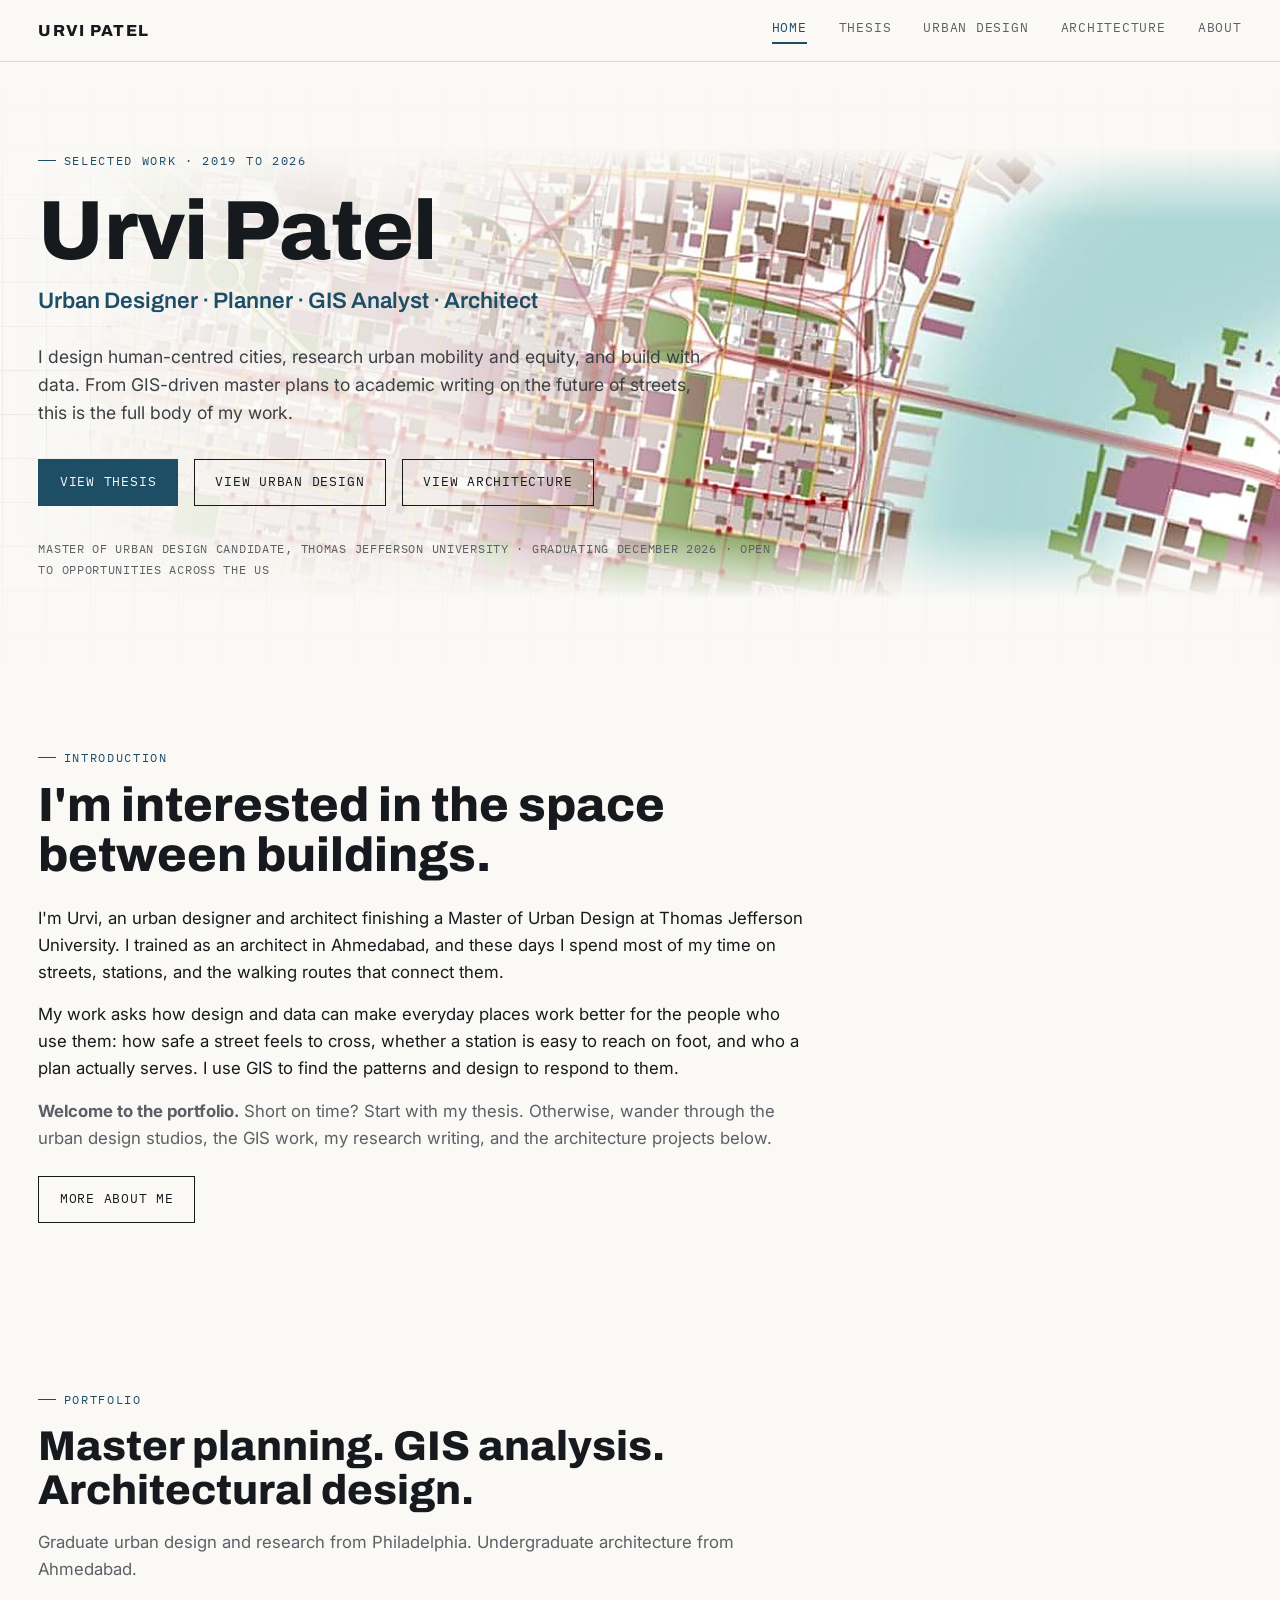
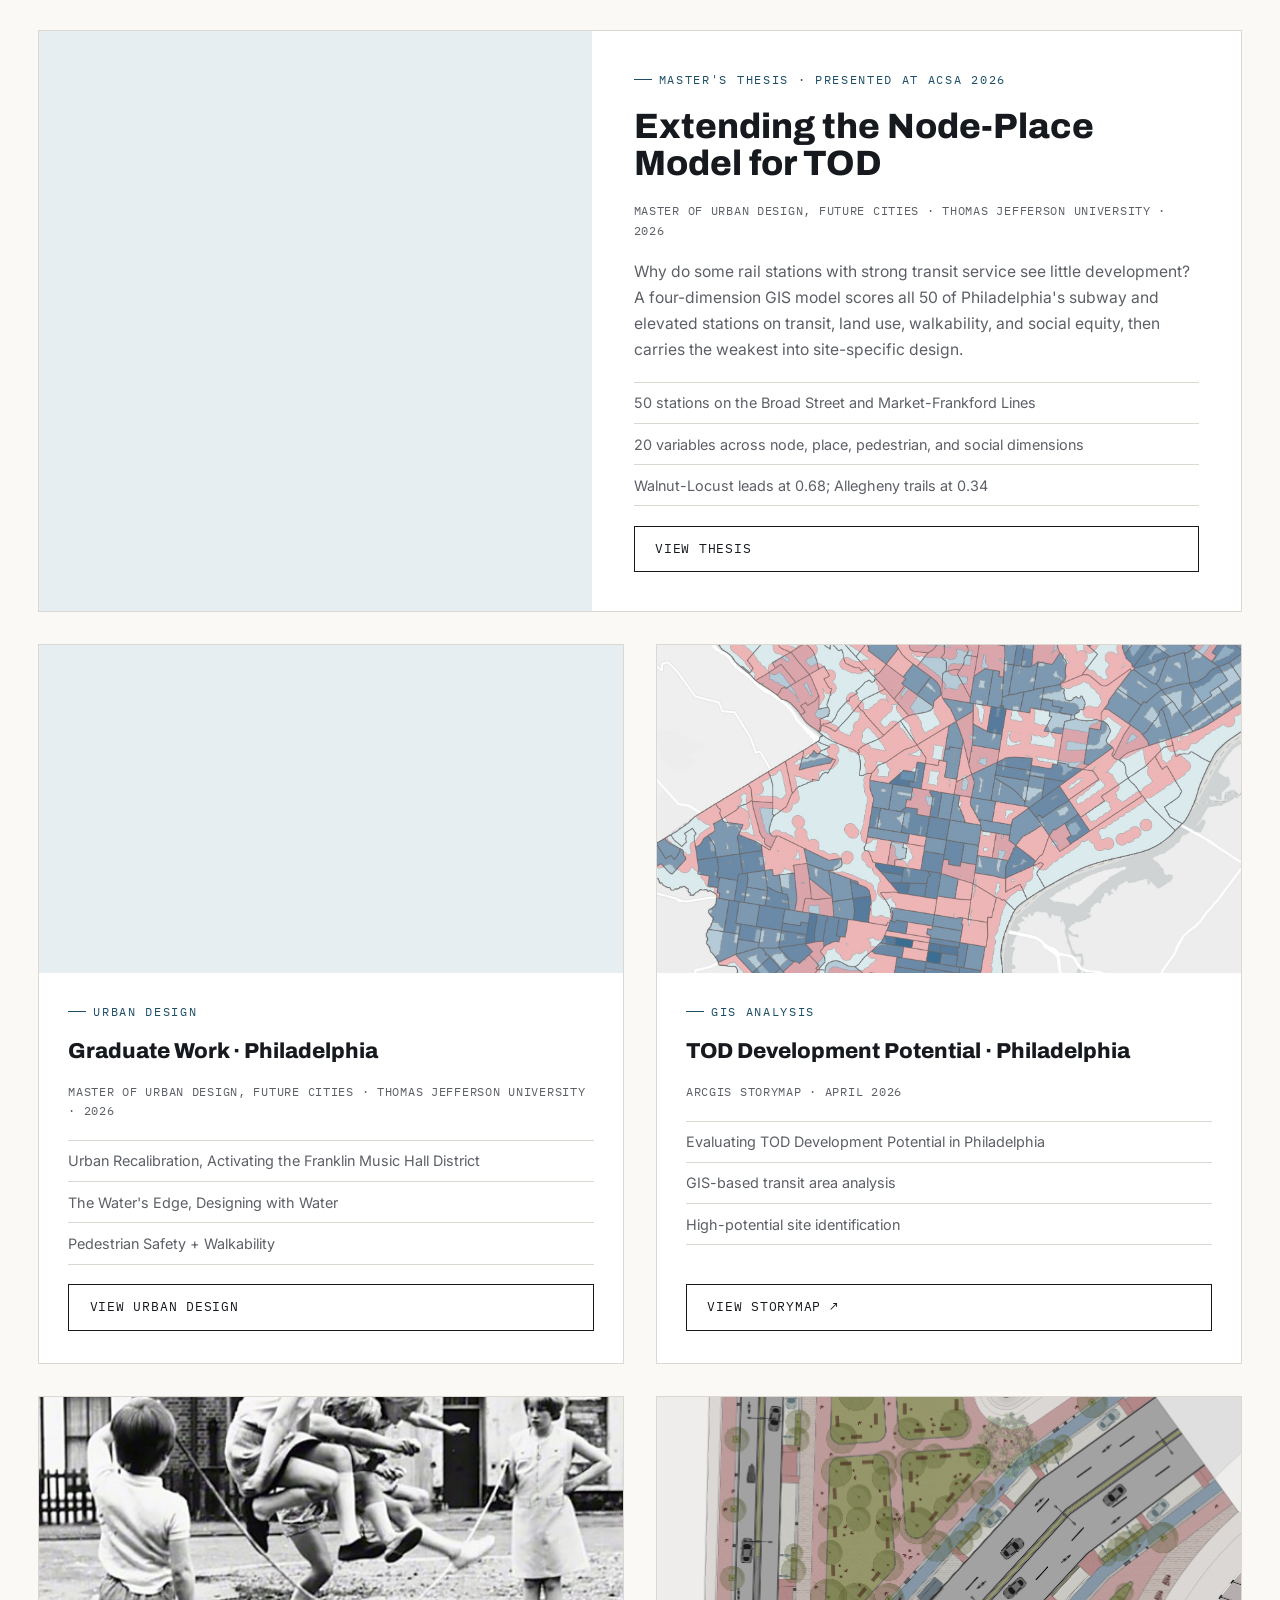
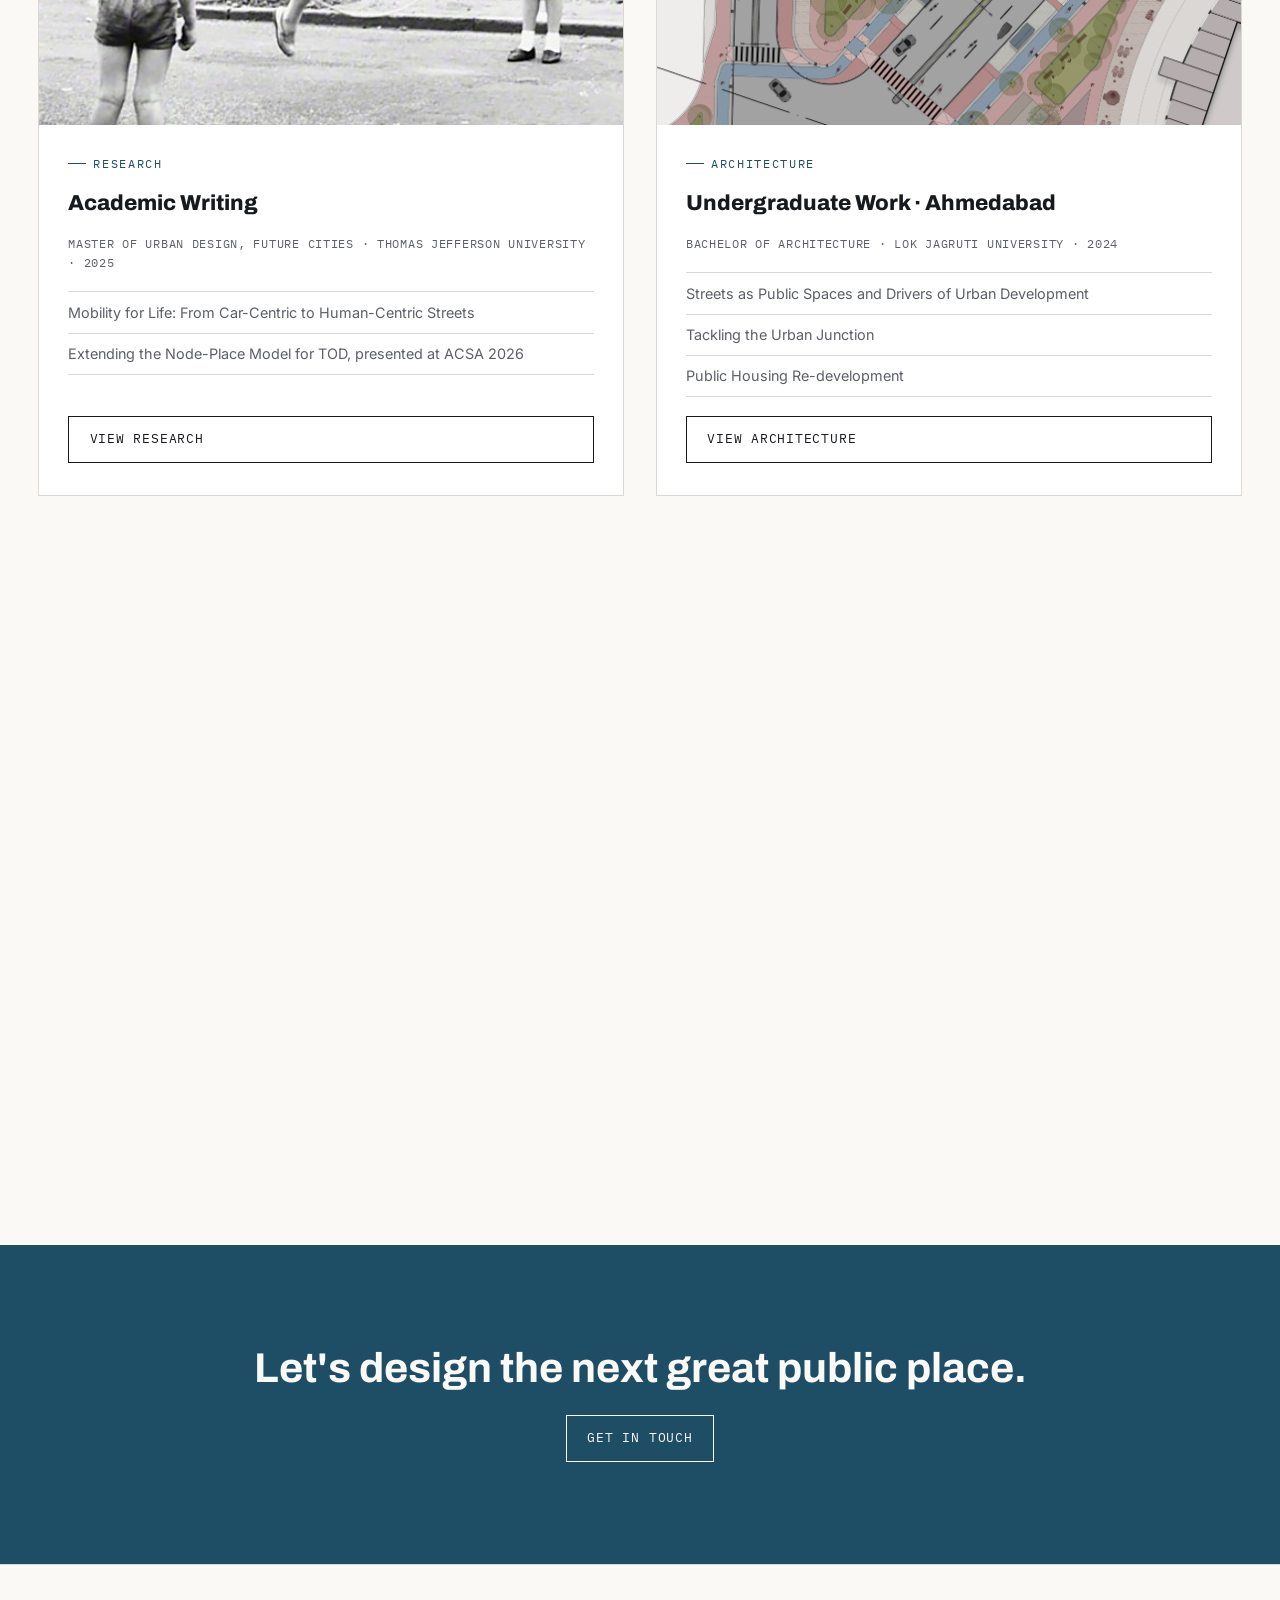
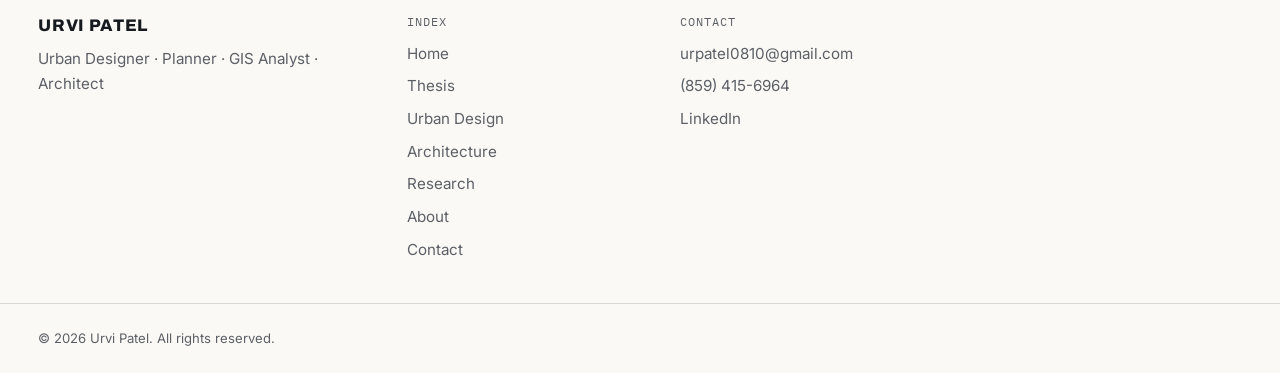
==== commit c466af18: "Add files via upload" ====
--- a/index.html
+++ b/index.html
@@ -5,7 +5,11 @@
 <meta name="viewport" content="width=device-width, initial-scale=1.0">
 <title>Urvi Patel | Urban Design, Planning, GIS &amp; Architecture</title>
 <meta name="description" content="Work and research by Urvi Patel: urban designer, planner, GIS analyst, and architect.">
-<link rel="icon" type="image/svg+xml" href="data:image/svg+xml,%3Csvg xmlns='http://www.w3.org/2000/svg' viewBox='0 0 32 32'%3E%3Crect width='32' height='32' fill='%23FAF9F6'/%3E%3Cpath d='M16 4v24M4 16h24' stroke='%231B48C4' stroke-width='2'/%3E%3Ccircle cx='16' cy='16' r='6' fill='none' stroke='%2316191D' stroke-width='1.5'/%3E%3C/svg%3E">
+<meta property="og:title" content="Urvi Patel | Urban Design, Planning, GIS &amp; Architecture">
+<meta property="og:description" content="Portfolio of Urvi Patel: urban design, GIS analysis, research, and architecture.">
+<meta property="og:type" content="website">
+<meta property="og:url" content="https://urvipatel08.github.io/">
+<link rel="icon" type="image/svg+xml" href="data:image/svg+xml,%3Csvg xmlns='http://www.w3.org/2000/svg' viewBox='0 0 32 32'%3E%3Crect width='32' height='32' fill='%23FAF9F6'/%3E%3Cpath d='M16 4v24M4 16h24' stroke='%231D4E66' stroke-width='2'/%3E%3Ccircle cx='16' cy='16' r='6' fill='none' stroke='%2316191D' stroke-width='1.5'/%3E%3C/svg%3E">
 <link rel="preconnect" href="https://fonts.googleapis.com">
 <link rel="preconnect" href="https://fonts.gstatic.com" crossorigin>
 <link href="https://fonts.googleapis.com/css2?family=Archivo:wght@600;700;800;900&family=Inter:wght@400;500;600&family=IBM+Plex+Mono:wght@400;500;600&display=swap" rel="stylesheet">
@@ -14,7 +18,7 @@
 .discipline-grid { grid-template-columns: repeat(2,1fr); }
 @media(max-width:700px){ .discipline-grid { grid-template-columns:1fr; } }
 /* Built-in hero map. If you upload hero-map.jpg or hero-map.png it replaces this automatically. */
-.hero-bg { background-image: url([data-uri]); }
+.hero-bg { background-image: url([data-uri]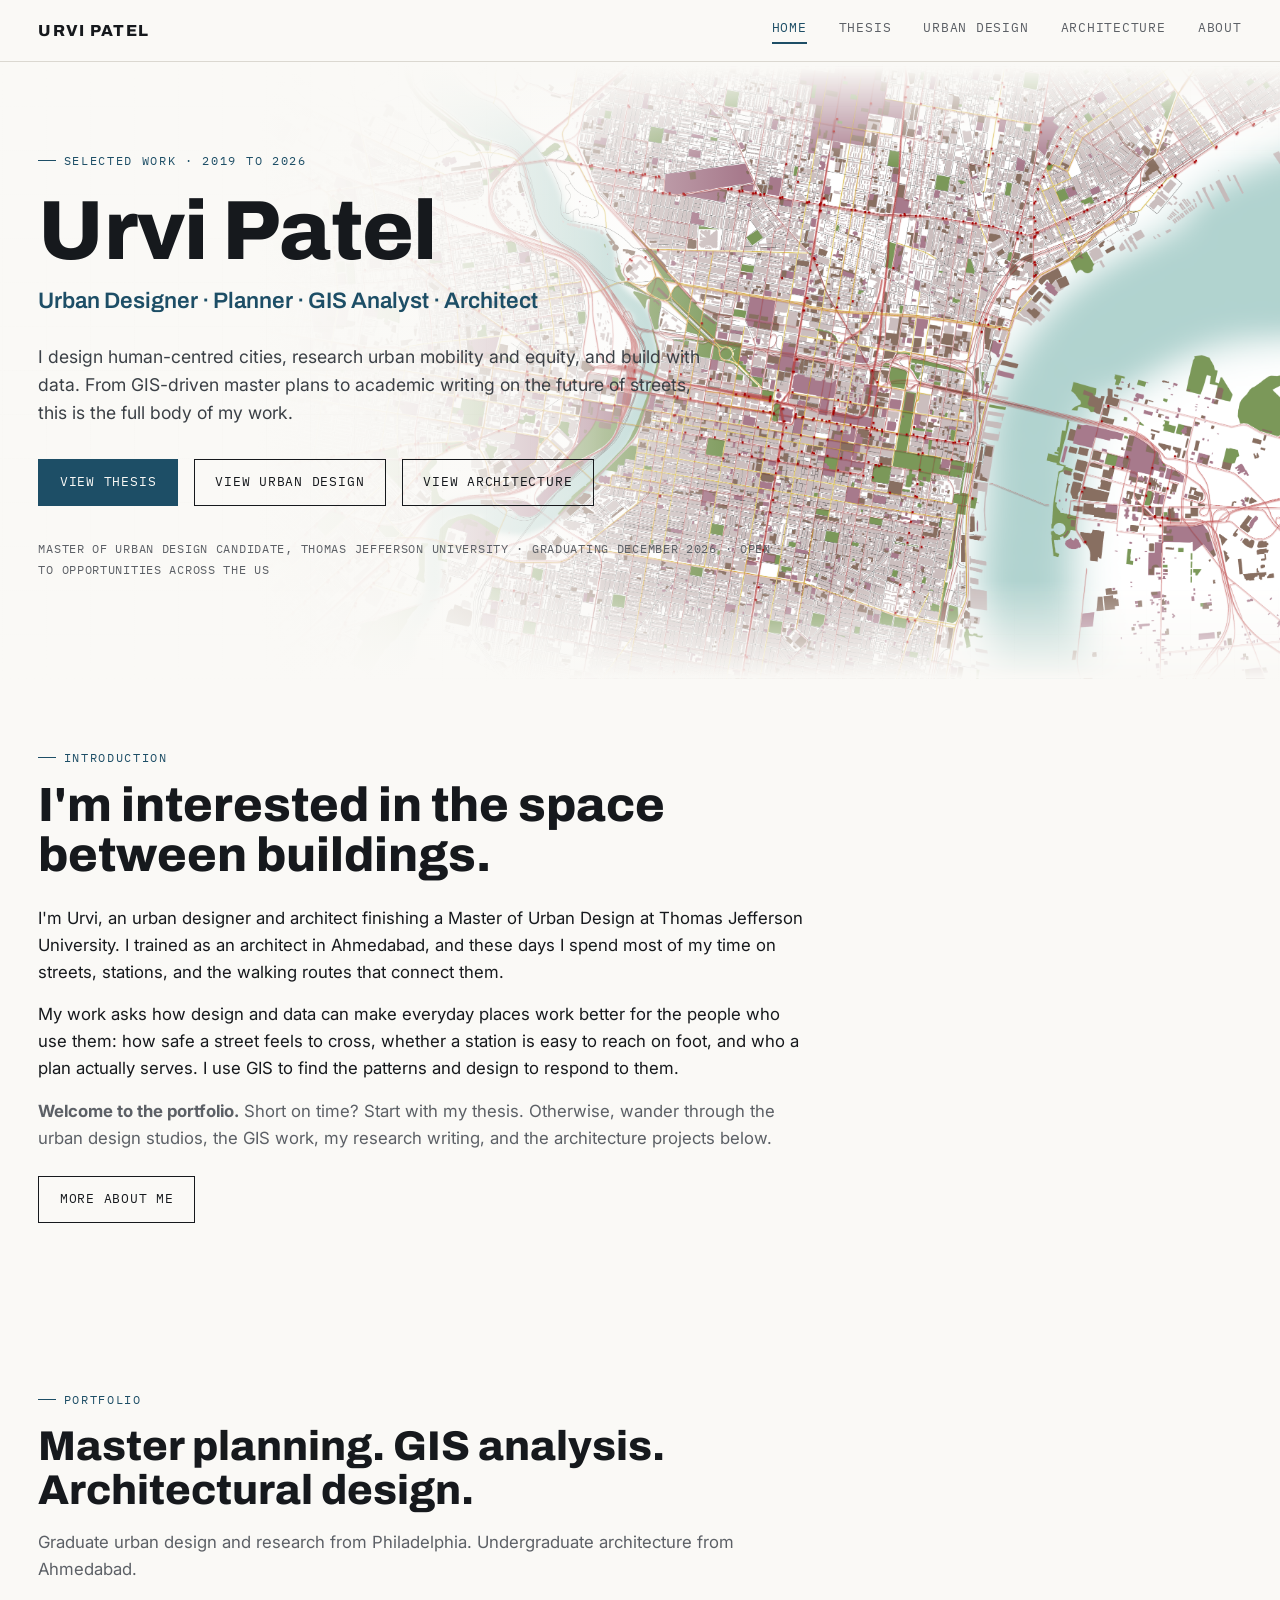
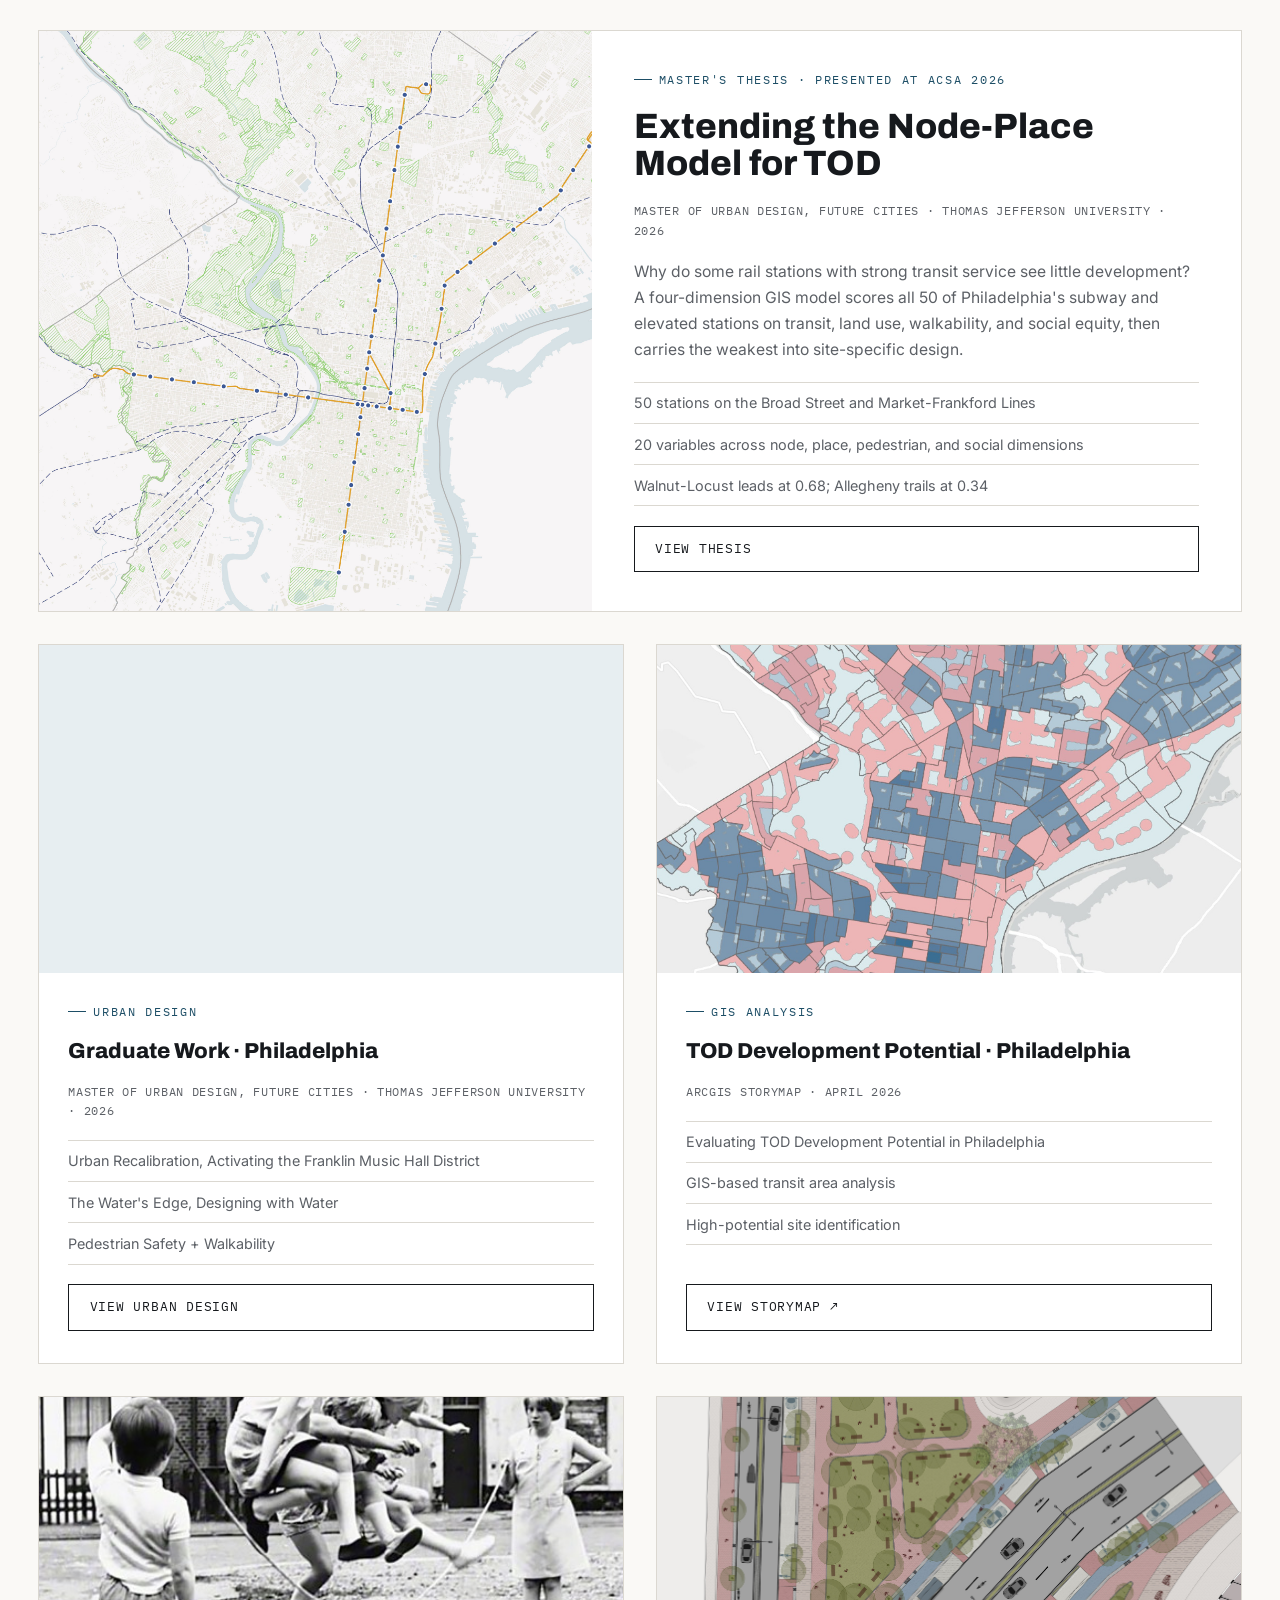
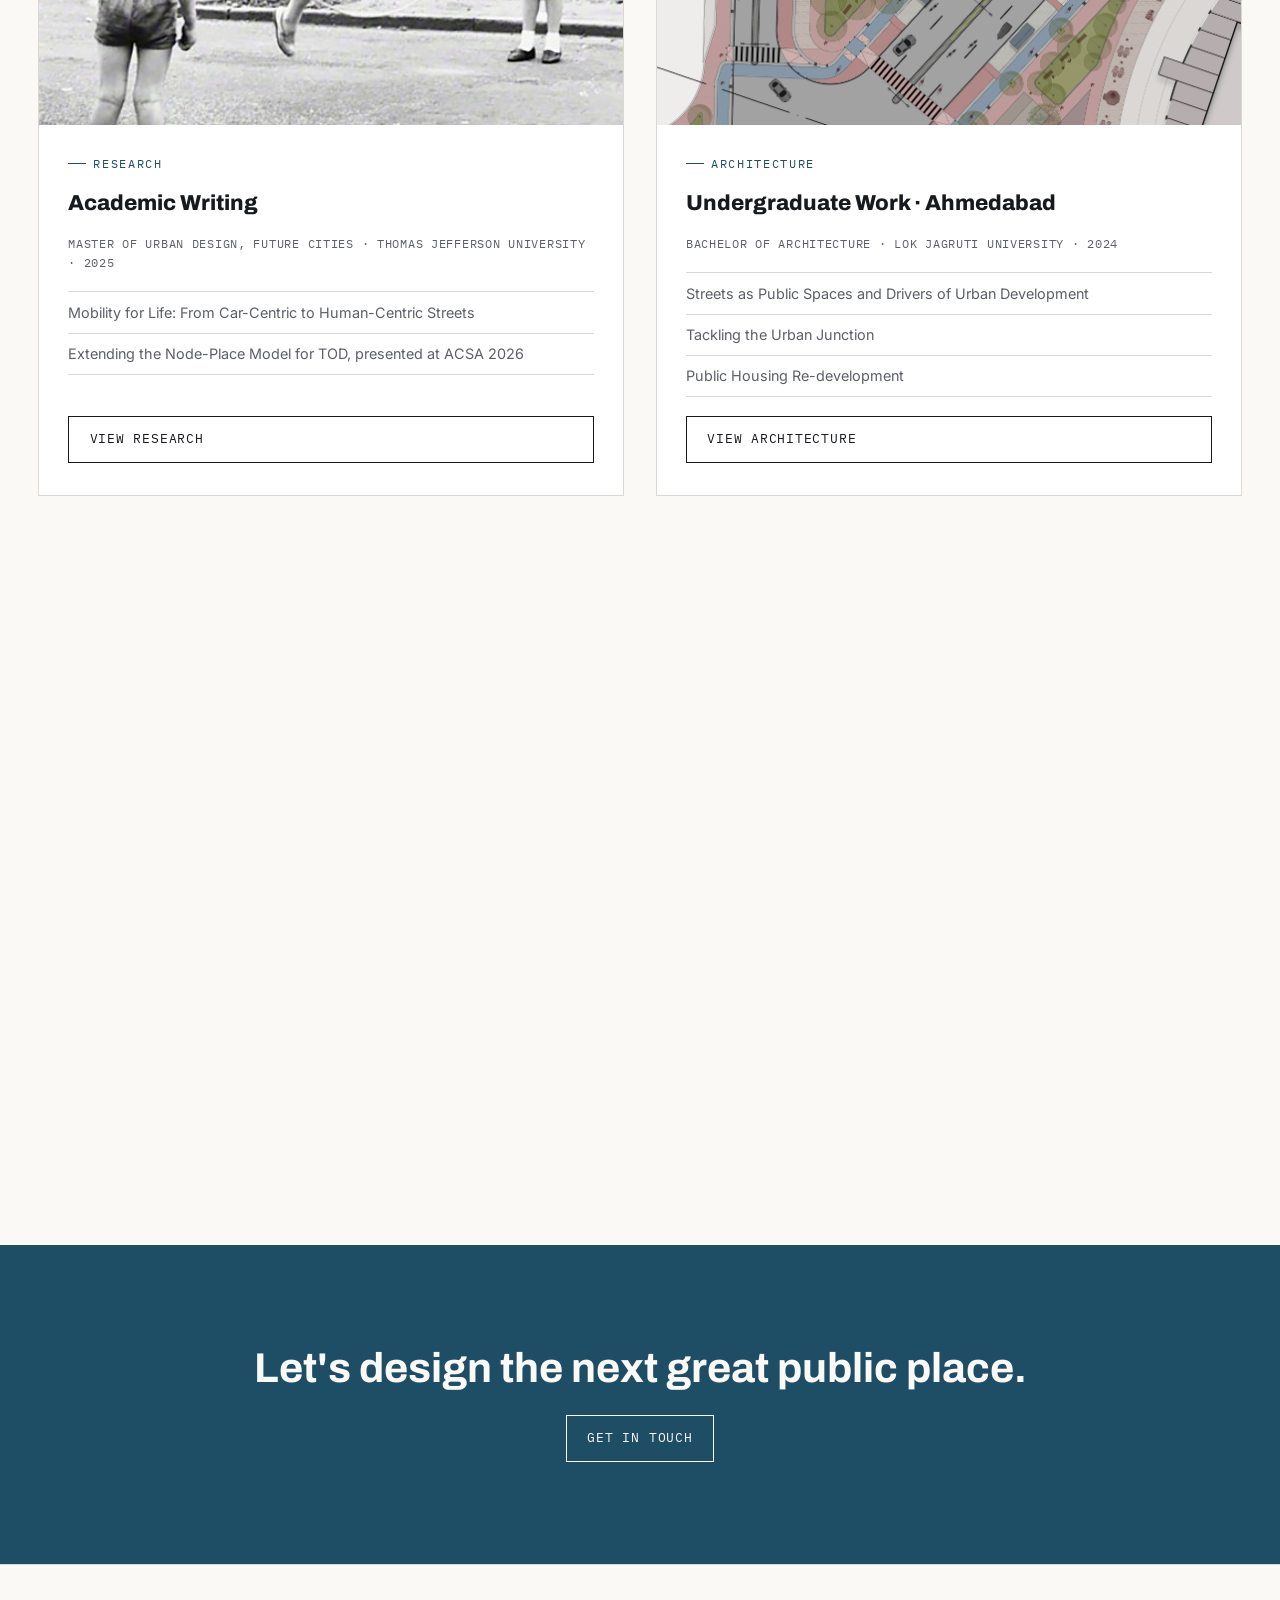
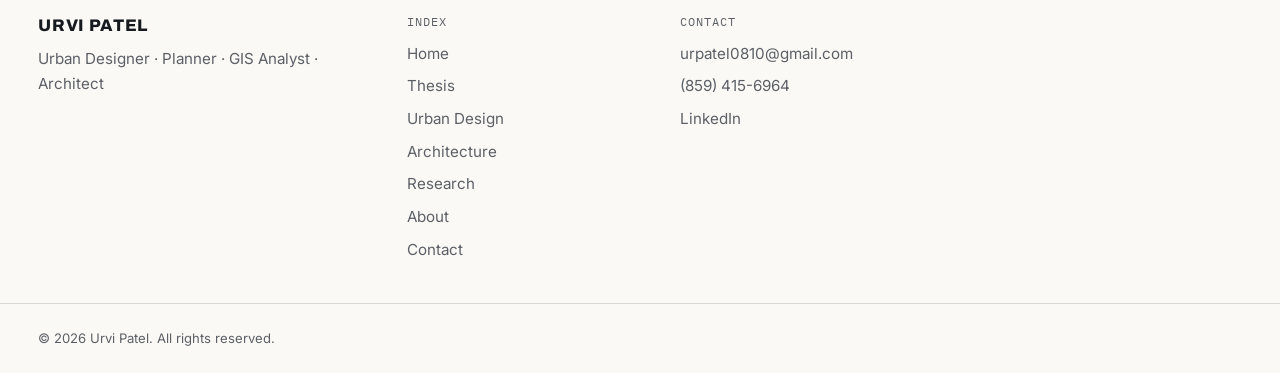
==== commit 0d452fc1: "Add files via upload" ====
--- a/index.html
+++ b/index.html
@@ -264,15 +264,41 @@
     });
   })();
 
-  /* Hero map: uses your hero-map file if found, otherwise the built-in map stays */
+  /* Hero map: uses your hero-map file if found, otherwise the built-in map stays.
+     fitHero sizes the band to the map: wide enough to reach under the text, never
+     wider than the map itself, so the soft left fade sits on the map's own edge. */
   (function () {
-    var bg = document.querySelector('.hero-bg');
-    if (!bg) return;
+    var bg = document.querySelector('.hero-bg'), hero = document.querySelector('.hero');
+    if (!bg || !hero) return;
+    var natW = 0, natH = 0;
+    function fitHero() {
+      if (!natW) return;
+      var hw = hero.clientWidth, hh = hero.clientHeight;
+      var bandH = Math.min(450, hh), target = hw * (hw < 800 ? 1 : 0.8);
+      var scale = bandH / natH;
+      if (natW * scale < target) scale = target / natW;   /* zoom in just enough to reach under the text */
+      var w = natW * scale, h = natH * scale;
+      bandH = Math.min(Math.max(bandH, Math.min(h, hh)), hh);
+      bg.style.height = bandH + 'px';
+      bg.style.width = Math.min(w, hw) + 'px';
+      bg.style.backgroundSize = w + 'px ' + h + 'px';
+    }
+    function measure(url, cssScale) {
+      var t = new Image();
+      t.onload = function () { natW = t.naturalWidth / cssScale; natH = t.naturalHeight / cssScale; fitHero(); };
+      t.src = url;
+    }
+    var m = /url\(["']?(.*?)["']?\)/.exec(getComputedStyle(bg).backgroundImage || '');
+    if (m) measure(m[1], 2);   /* built-in map is stored at 2x */
+    window.addEventListener('resize', fitHero);
     var exts = ['jpg', 'png', 'jpeg', 'webp', 'JPG', 'PNG'], i = 0;
     function next() {
       if (i >= exts.length) return;
       var url = 'hero-map.' + exts[i++], t = new Image();
-      t.onload = function () { bg.style.backgroundImage = "url('" + url + "')"; };
+      t.onload = function () {
+        bg.style.backgroundImage = "url('" + url + "')";
+        natW = t.naturalWidth; natH = t.naturalHeight; fitHero();
+      };
       t.onerror = next;
       t.src = url;
     }
--- a/styles.css
+++ b/styles.css
@@ -619,29 +619,32 @@
 /* ---------- Hero map background ---------- */
 .hero { position: relative; overflow: hidden; }
 .hero-bg {
-  /* Map shown at (close to) its true size so it stays sharp, as a band that fades out at top and bottom */
+  /* Map band, right-aligned. The script in index.html sizes it to the map so the
+     left fade falls on the map's own edge (no hard line), and widens it to reach under the text. */
   position: absolute;
-  left: 0; right: 0;
   top: 50%;
+  right: 0;
+  width: 100%;
   height: 450px;
   transform: translateY(-50%);
-  background-size: auto 100%;
+  background-size: cover;
   background-position: right center;
   background-repeat: no-repeat;
-  -webkit-mask-image: linear-gradient(to bottom, transparent 0%, #000 16%, #000 84%, transparent 100%), linear-gradient(to right, transparent 0%, #000 22%);
-          mask-image: linear-gradient(to bottom, transparent 0%, #000 16%, #000 84%, transparent 100%), linear-gradient(to right, transparent 0%, #000 22%);
+  -webkit-mask-image: linear-gradient(to bottom, transparent 0%, #000 16%, #000 84%, transparent 100%), linear-gradient(to right, transparent 0%, rgba(0,0,0,.35) 14%, #000 34%);
+          mask-image: linear-gradient(to bottom, transparent 0%, #000 16%, #000 84%, transparent 100%), linear-gradient(to right, transparent 0%, rgba(0,0,0,.35) 14%, #000 34%);
   -webkit-mask-composite: source-in;
           mask-composite: intersect;
-  opacity: 1;
   z-index: 0;
   pointer-events: none;
 }
-.hero-bg::after {
+/* Light wash behind the text, across the whole hero, so text stays readable where the map reaches under it */
+.hero::after {
   content: "";
   position: absolute;
   inset: 0;
-  background:
-    linear-gradient(90deg, rgba(250,249,246,1) 0%, rgba(250,249,246,0.86) 12%, rgba(250,249,246,0.82) 34%, rgba(250,249,246,0.35) 50%, rgba(250,249,246,0) 60%);
+  z-index: 0;
+  pointer-events: none;
+  background: linear-gradient(90deg, rgba(250,249,246,0.92) 0%, rgba(250,249,246,0.84) 30%, rgba(250,249,246,0.5) 46%, rgba(250,249,246,0) 58%);
 }
 .hero > .container { position: relative; z-index: 1; }
 
@@ -757,9 +760,5 @@
 }
 
 @media (max-width: 800px) {
-  .hero-bg::after {
-    background:
-      linear-gradient(rgba(250,249,246,0.72), rgba(250,249,246,0.72)),
-      linear-gradient(to bottom, rgba(250,249,246,0) 82%, rgba(250,249,246,1) 100%);
-  }
-}
+  .hero::after { background: rgba(250,249,246,0.74); }
+}
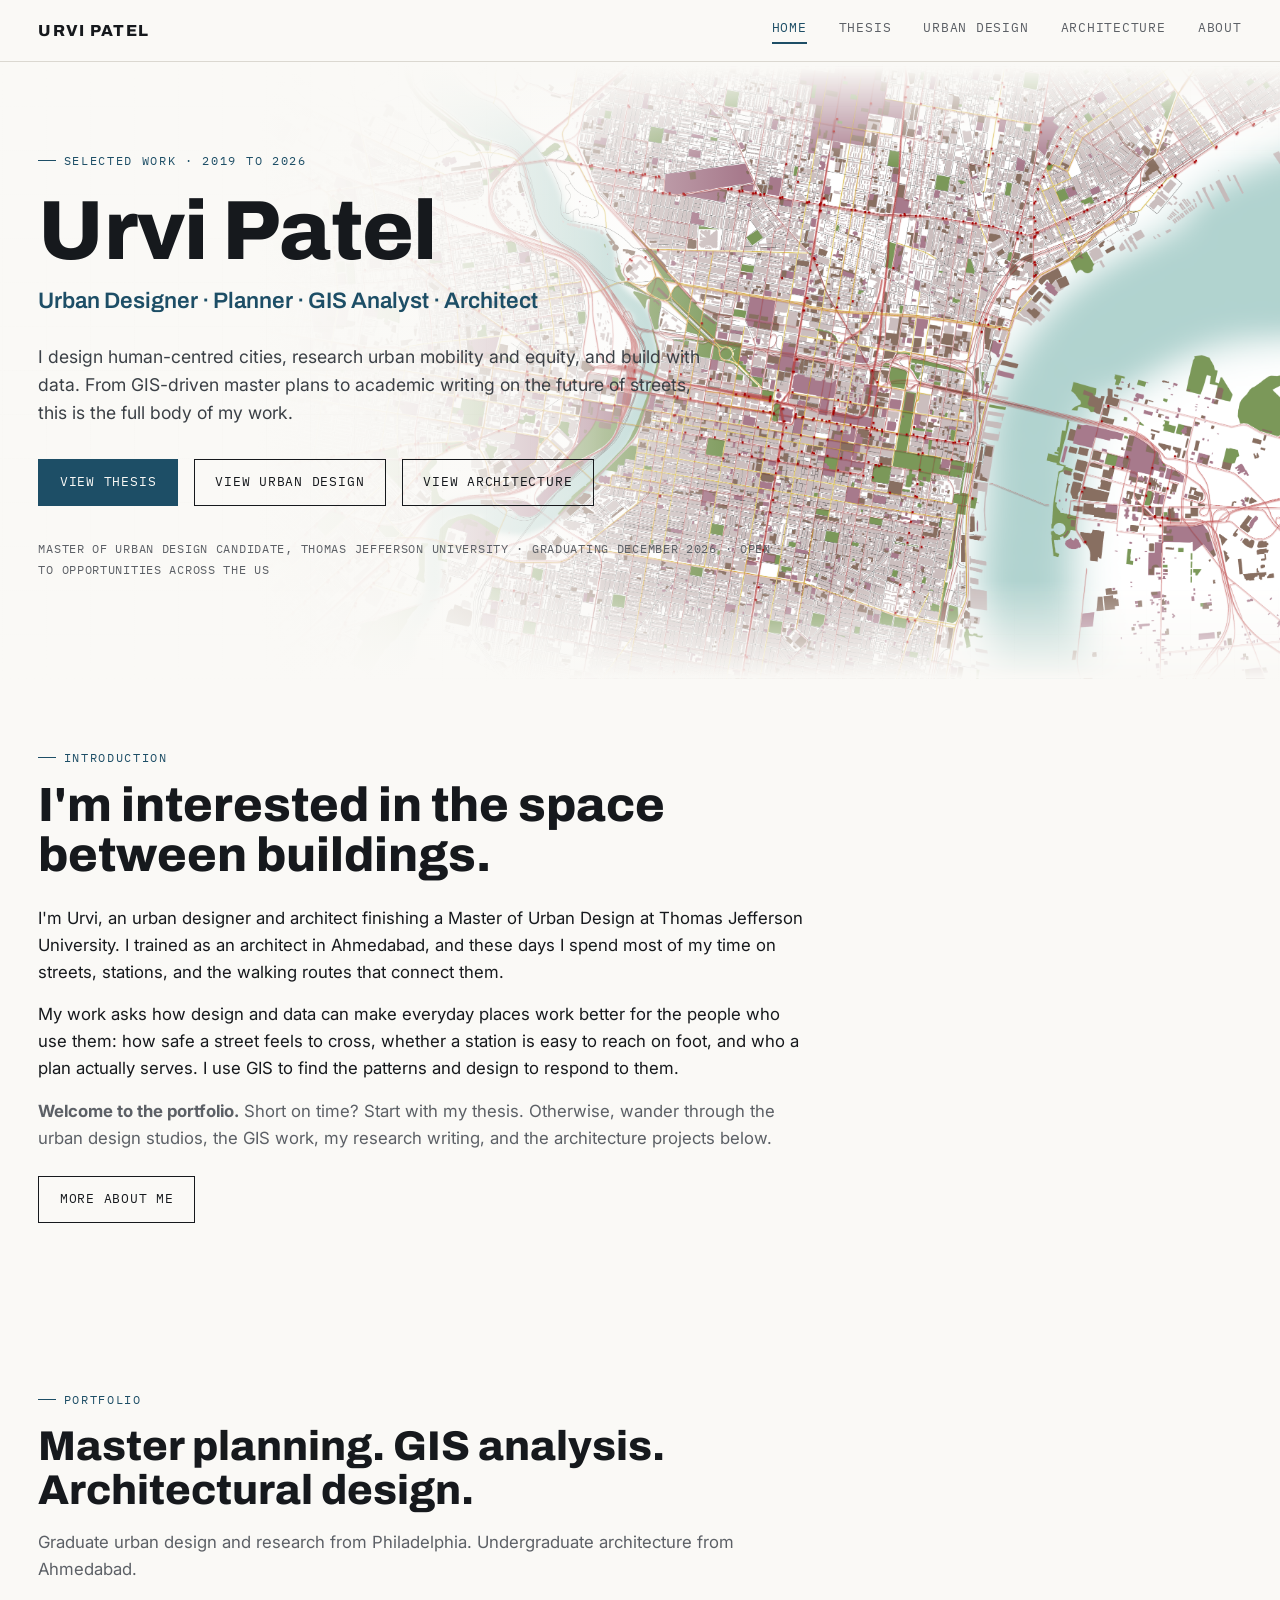
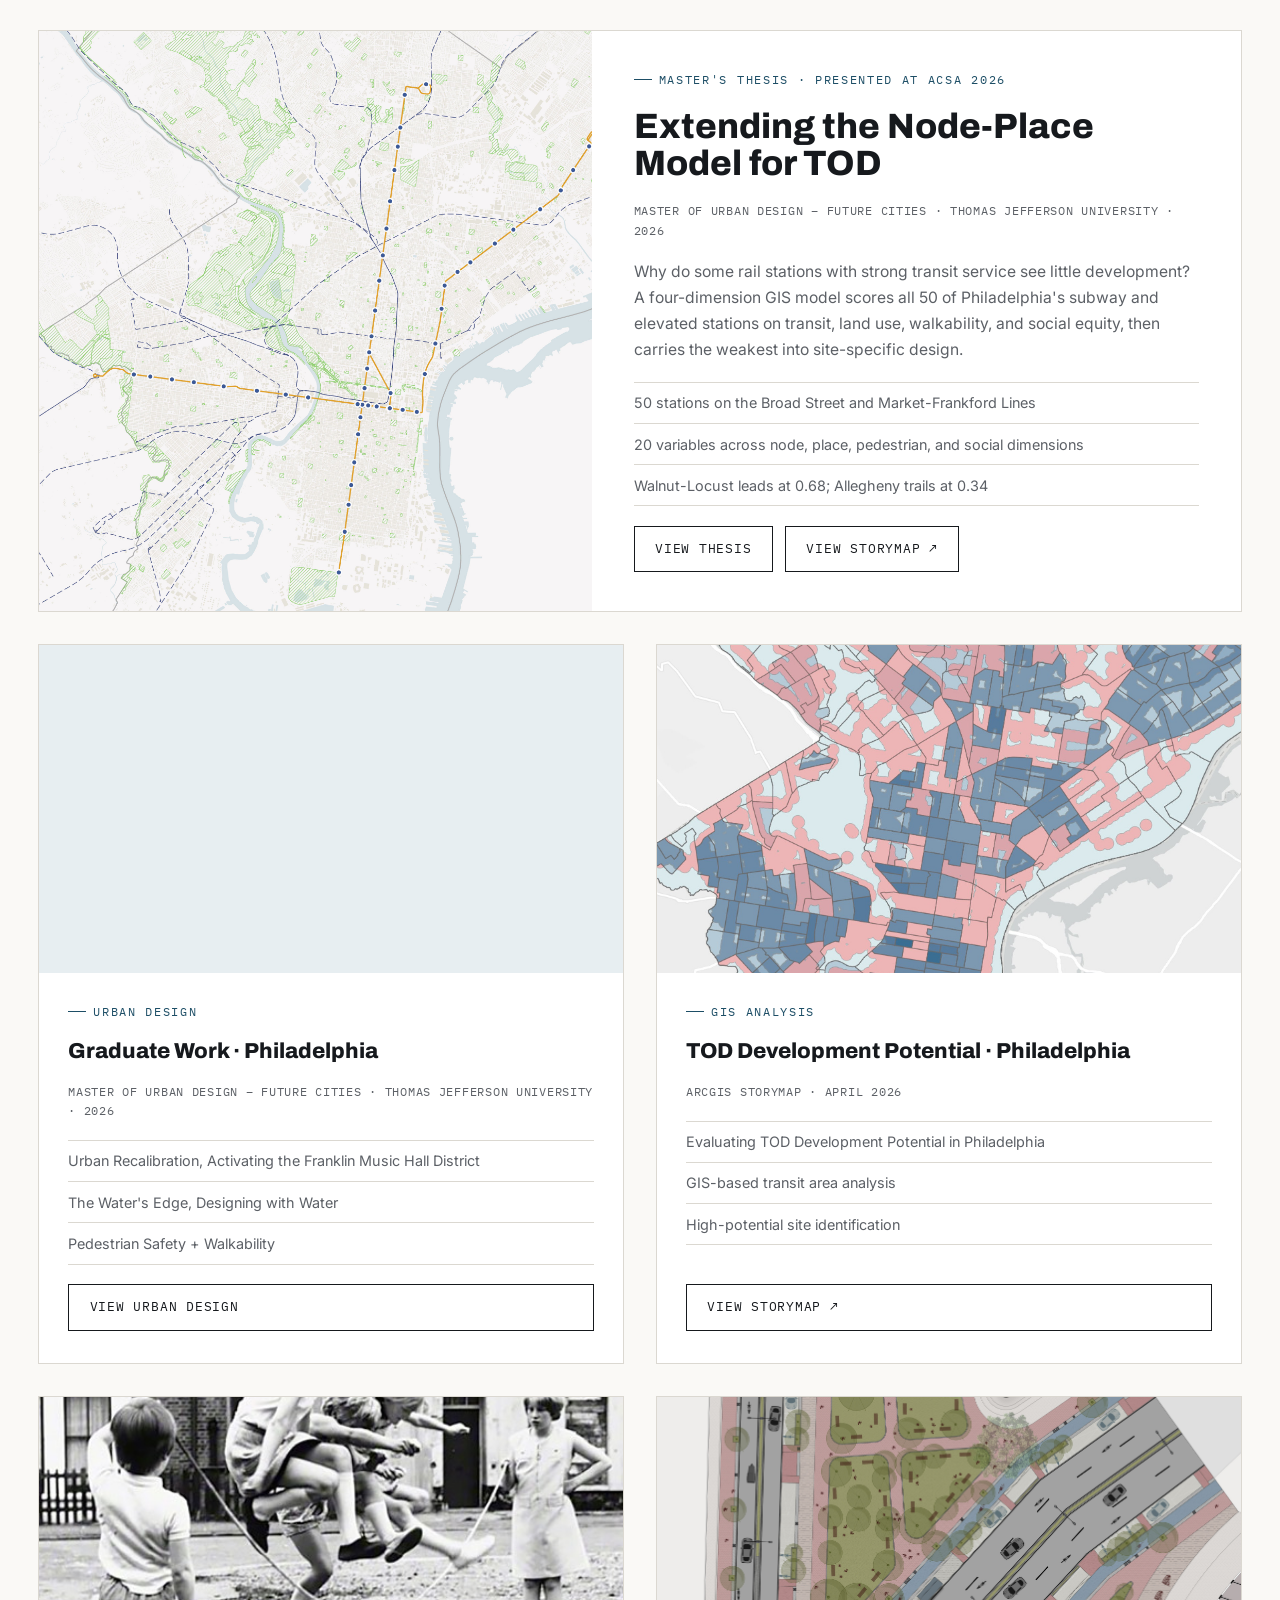
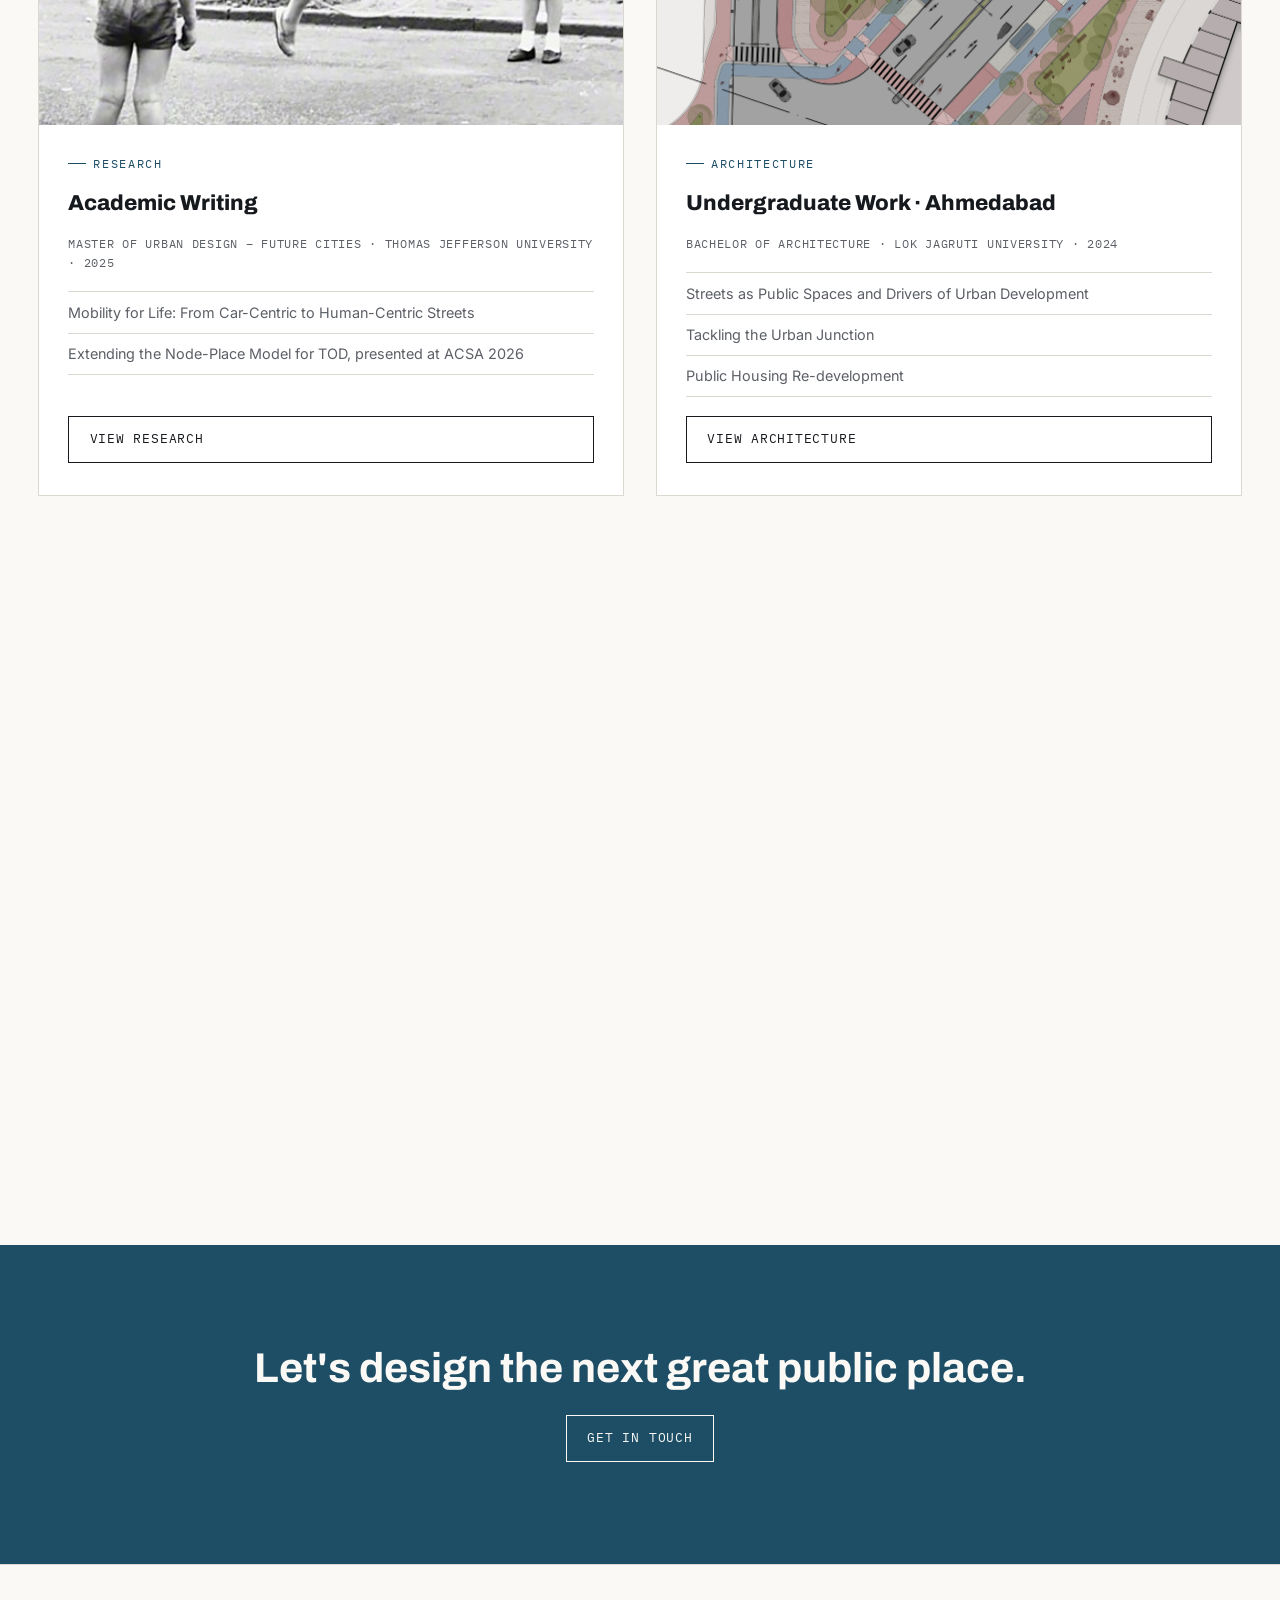
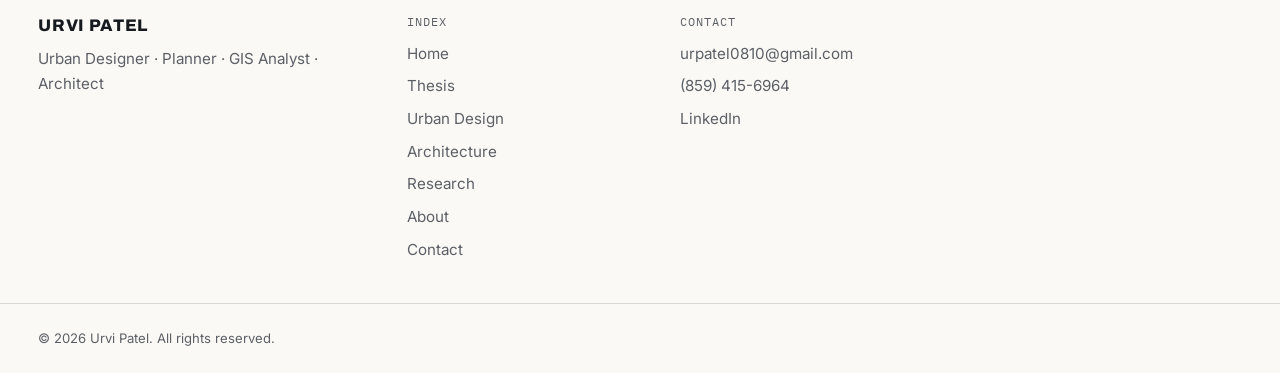
==== commit 1063a1eb: "Add files via upload" ====
--- a/index.html
+++ b/index.html
@@ -84,14 +84,17 @@
         <div class="discipline-card-content">
           <span class="eyebrow">Master's Thesis · Presented at ACSA 2026</span>
           <h3>Extending the Node-Place Model for TOD</h3>
-          <p class="d-label">Master of Urban Design, Future Cities · Thomas Jefferson University · 2026</p>
+          <p class="d-label">Master of Urban Design – Future Cities · Thomas Jefferson University · 2026</p>
           <p class="d-summary">Why do some rail stations with strong transit service see little development? A four-dimension GIS model scores all 50 of Philadelphia's subway and elevated stations on transit, land use, walkability, and social equity, then carries the weakest into site-specific design.</p>
           <ul class="d-projects">
             <li>50 stations on the Broad Street and Market-Frankford Lines</li>
             <li>20 variables across node, place, pedestrian, and social dimensions</li>
             <li>Walnut-Locust leads at 0.68; Allegheny trails at 0.34</li>
           </ul>
-          <a href="thesis.html" class="btn btn-outline">View Thesis</a>
+          <div class="card-actions">
+            <a href="thesis.html" class="btn btn-outline">View Thesis</a>
+            <a href="https://storymaps.arcgis.com/stories/2017b2296b7b4263afb622fe4cb5bd32" target="_blank" rel="noopener" class="btn btn-outline">View StoryMap ↗</a>
+          </div>
         </div>
       </div>
 
@@ -100,7 +103,7 @@
         <div class="discipline-card-content">
           <span class="eyebrow">Urban Design</span>
           <h3>Graduate Work · Philadelphia</h3>
-          <p class="d-label">Master of Urban Design, Future Cities · Thomas Jefferson University · 2026</p>
+          <p class="d-label">Master of Urban Design – Future Cities · Thomas Jefferson University · 2026</p>
           <ul class="d-projects">
             <li>Urban Recalibration, Activating the Franklin Music Hall District</li>
             <li>The Water's Edge, Designing with Water</li>
@@ -130,7 +133,7 @@
         <div class="discipline-card-content">
           <span class="eyebrow">Research</span>
           <h3>Academic Writing</h3>
-          <p class="d-label">Master of Urban Design, Future Cities · Thomas Jefferson University · 2025</p>
+          <p class="d-label">Master of Urban Design – Future Cities · Thomas Jefferson University · 2025</p>
           <ul class="d-projects">
             <li>Mobility for Life: From Car-Centric to Human-Centric Streets</li>
             <li>Extending the Node-Place Model for TOD, presented at ACSA 2026</li>
@@ -168,7 +171,7 @@
       <div class="profile-col">
         <h3>Education</h3>
         <ul>
-          <li><strong>Master of Urban Design, Future Cities</strong><span>Thomas Jefferson University · 2026 · GPA 4.0 · Dean's Scholarship</span></li>
+          <li><strong>Master of Urban Design – Future Cities</strong><span>Thomas Jefferson University · 2026 · GPA 4.0 · Dean's Scholarship</span></li>
           <li><strong>Bachelor of Architecture</strong><span>Lok Jagruti University, Ahmedabad · 2024</span></li>
         </ul>
       </div>
--- a/styles.css
+++ b/styles.css
@@ -762,3 +762,7 @@
 @media (max-width: 800px) {
   .hero::after { background: rgba(250,249,246,0.74); }
 }
+
+/* ---------- Card with two buttons (thesis: View Thesis + View StoryMap) ---------- */
+.card-actions { display: flex; flex-wrap: wrap; gap: .75rem; }
+.card-actions .btn { align-self: auto; }
